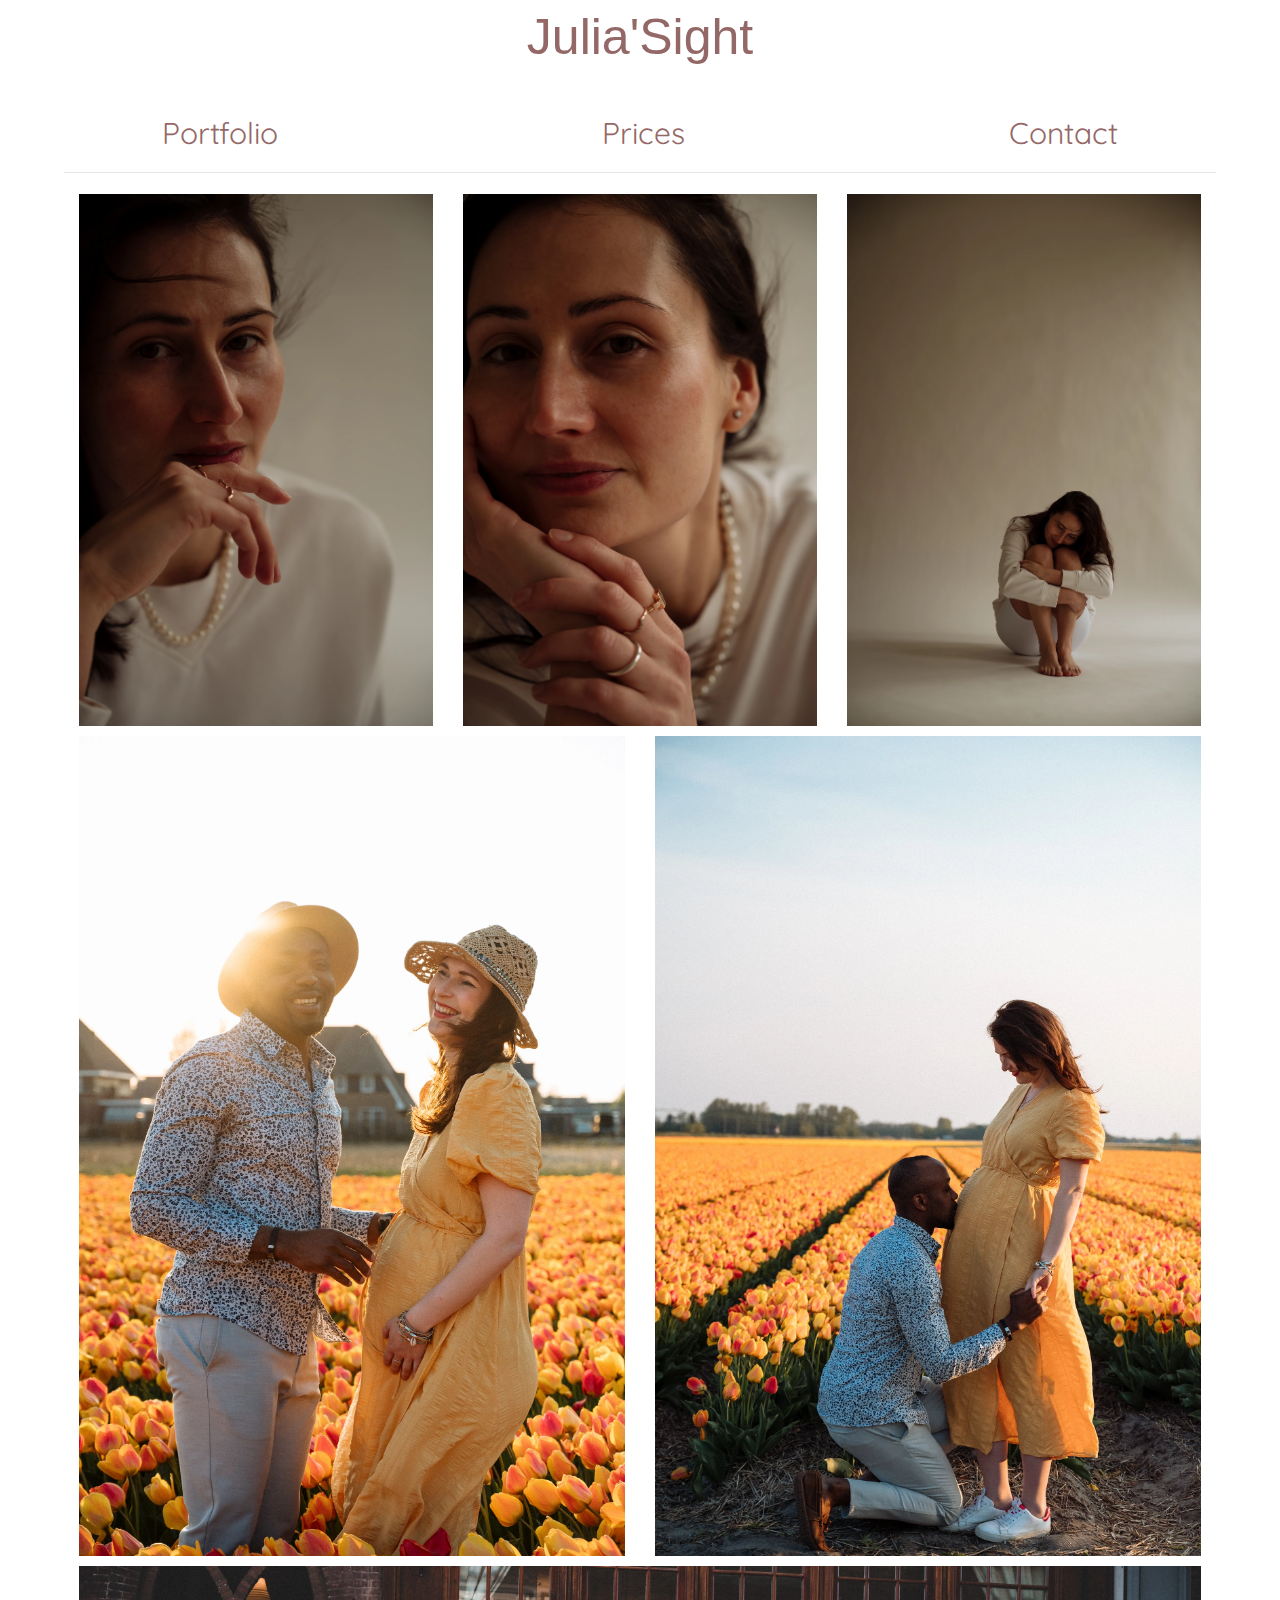
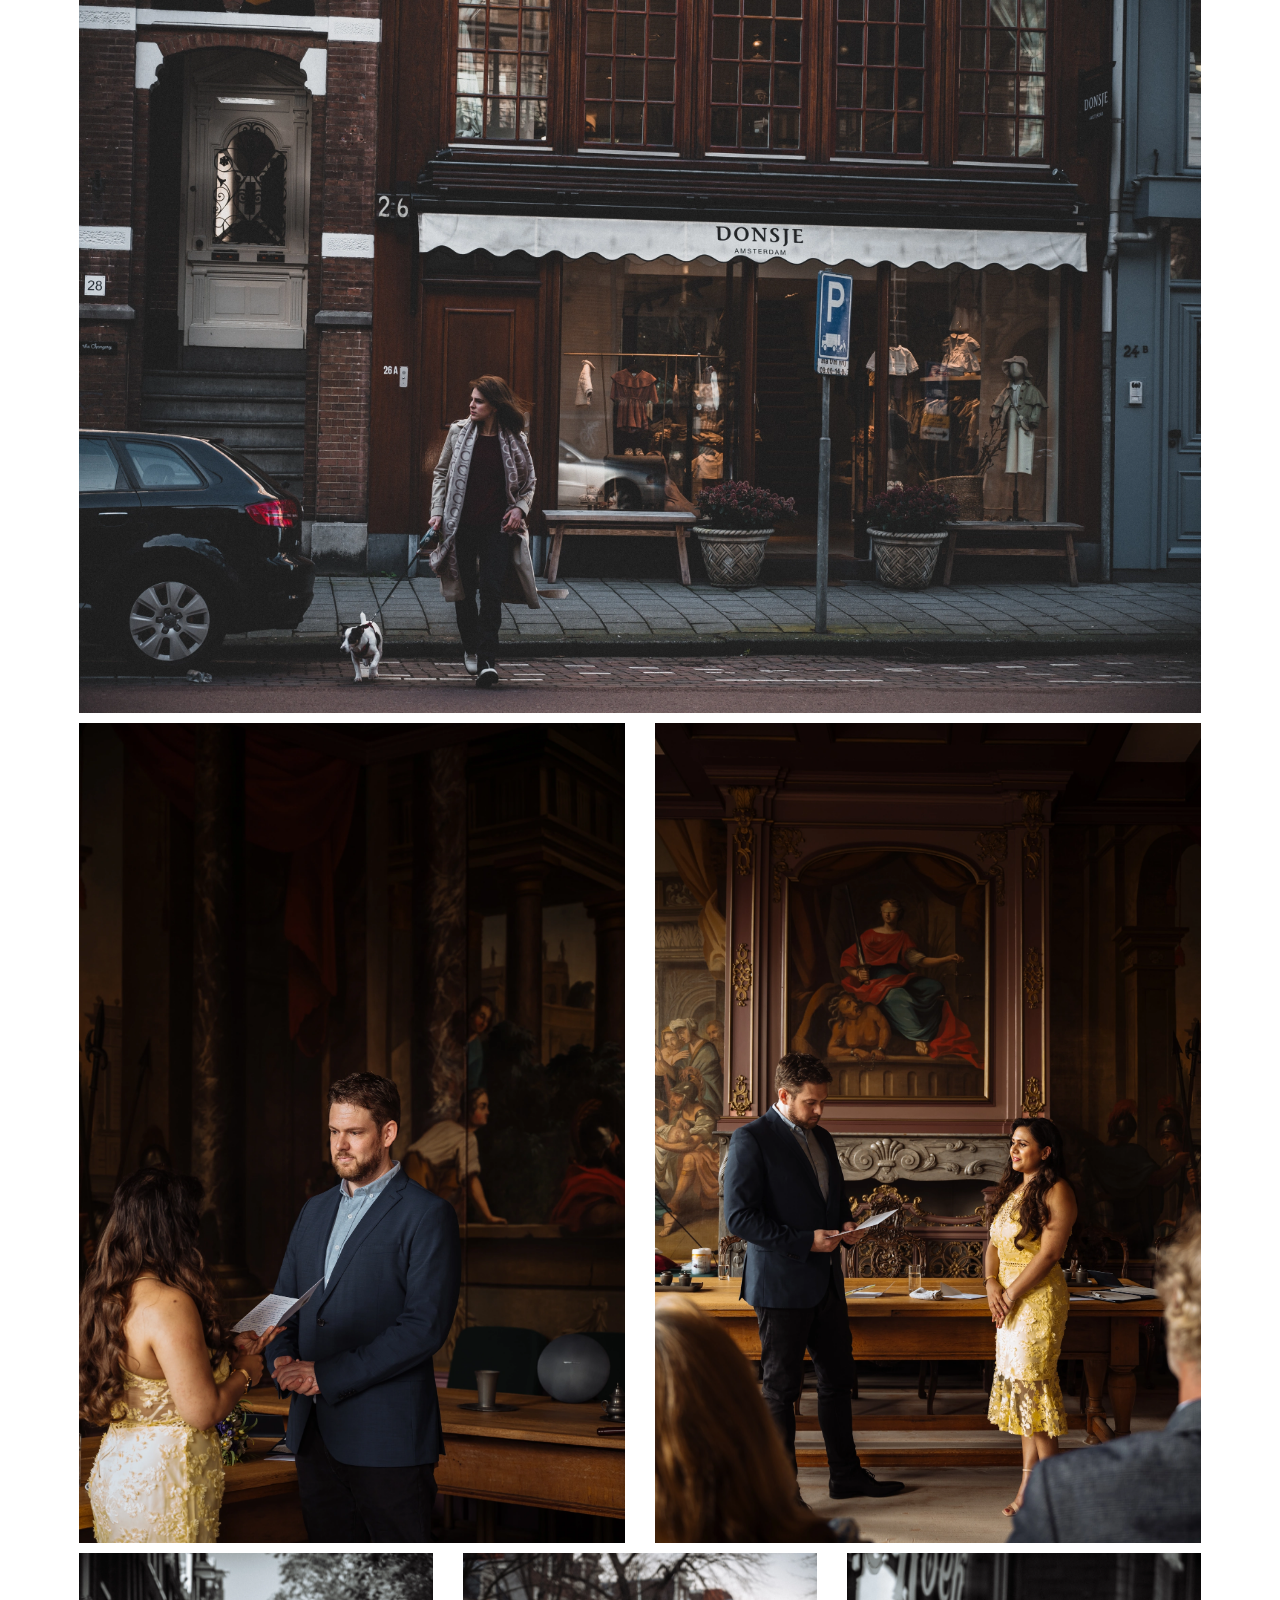
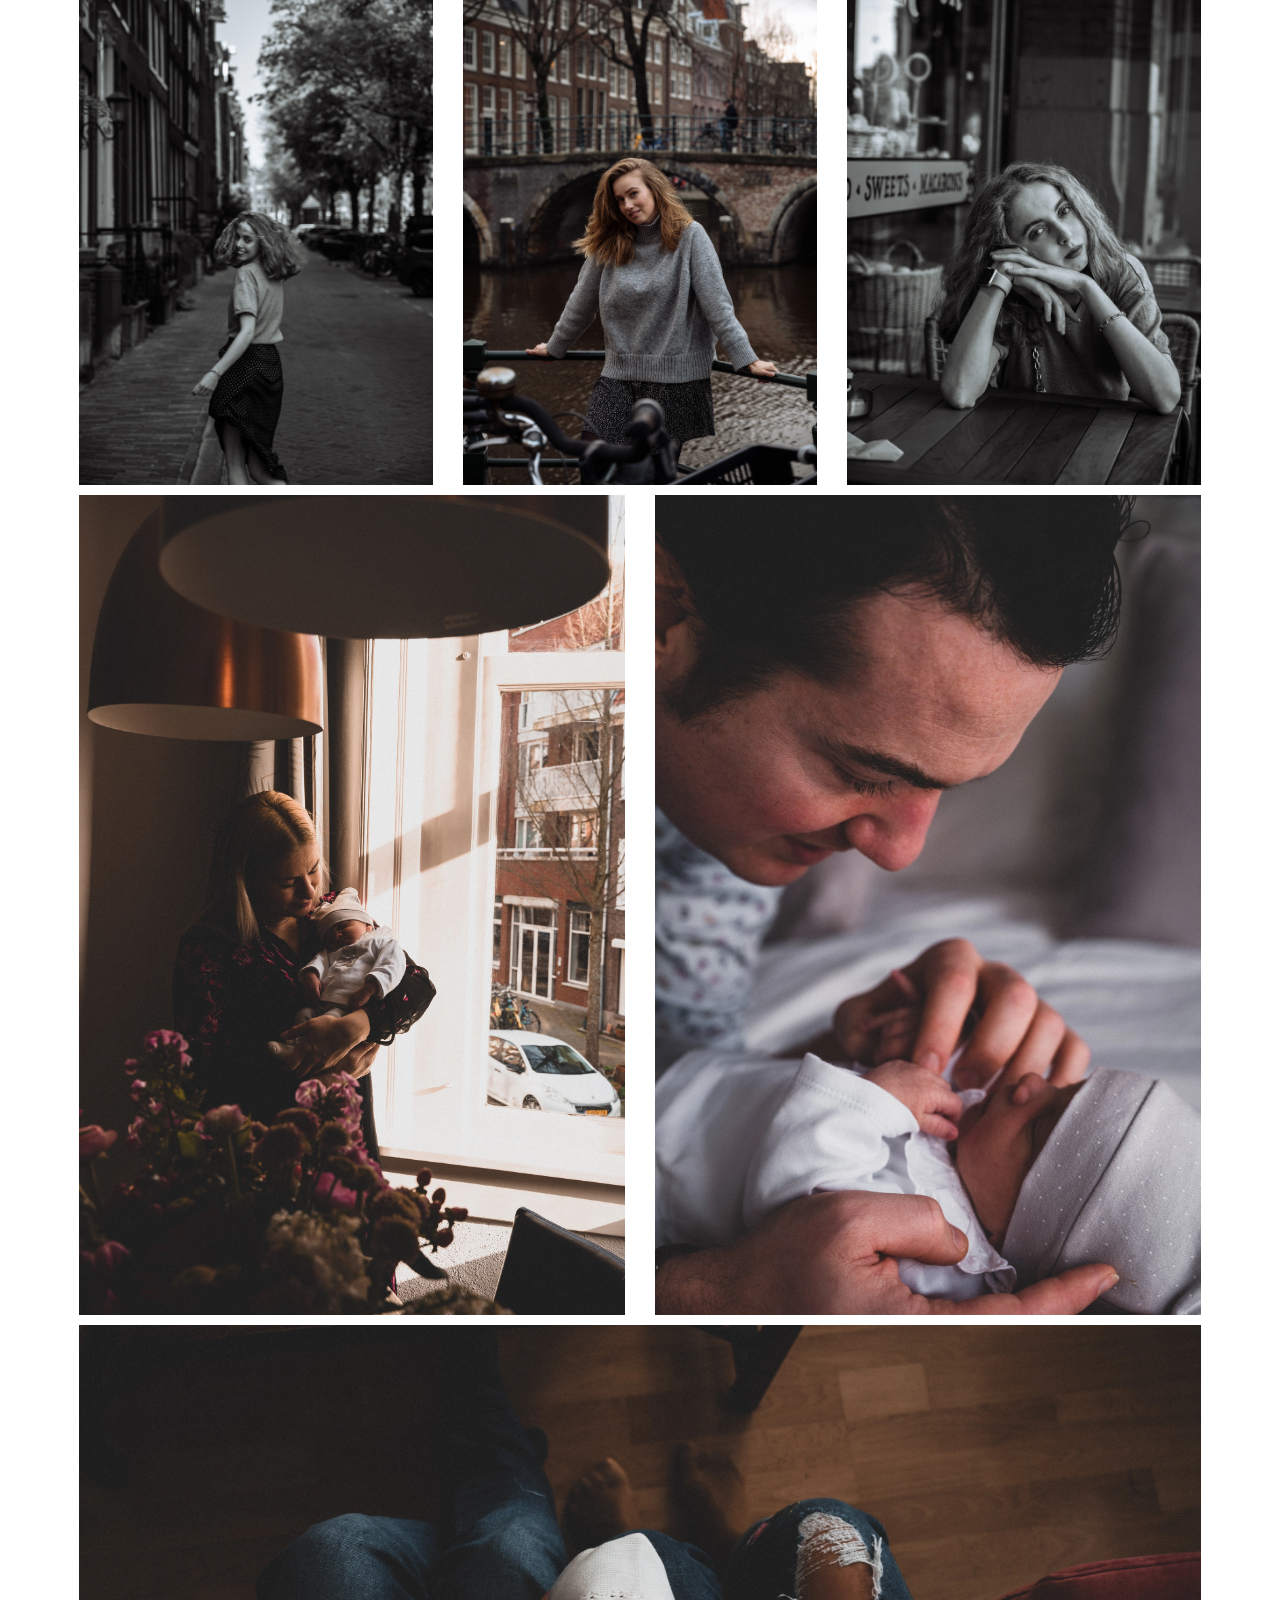
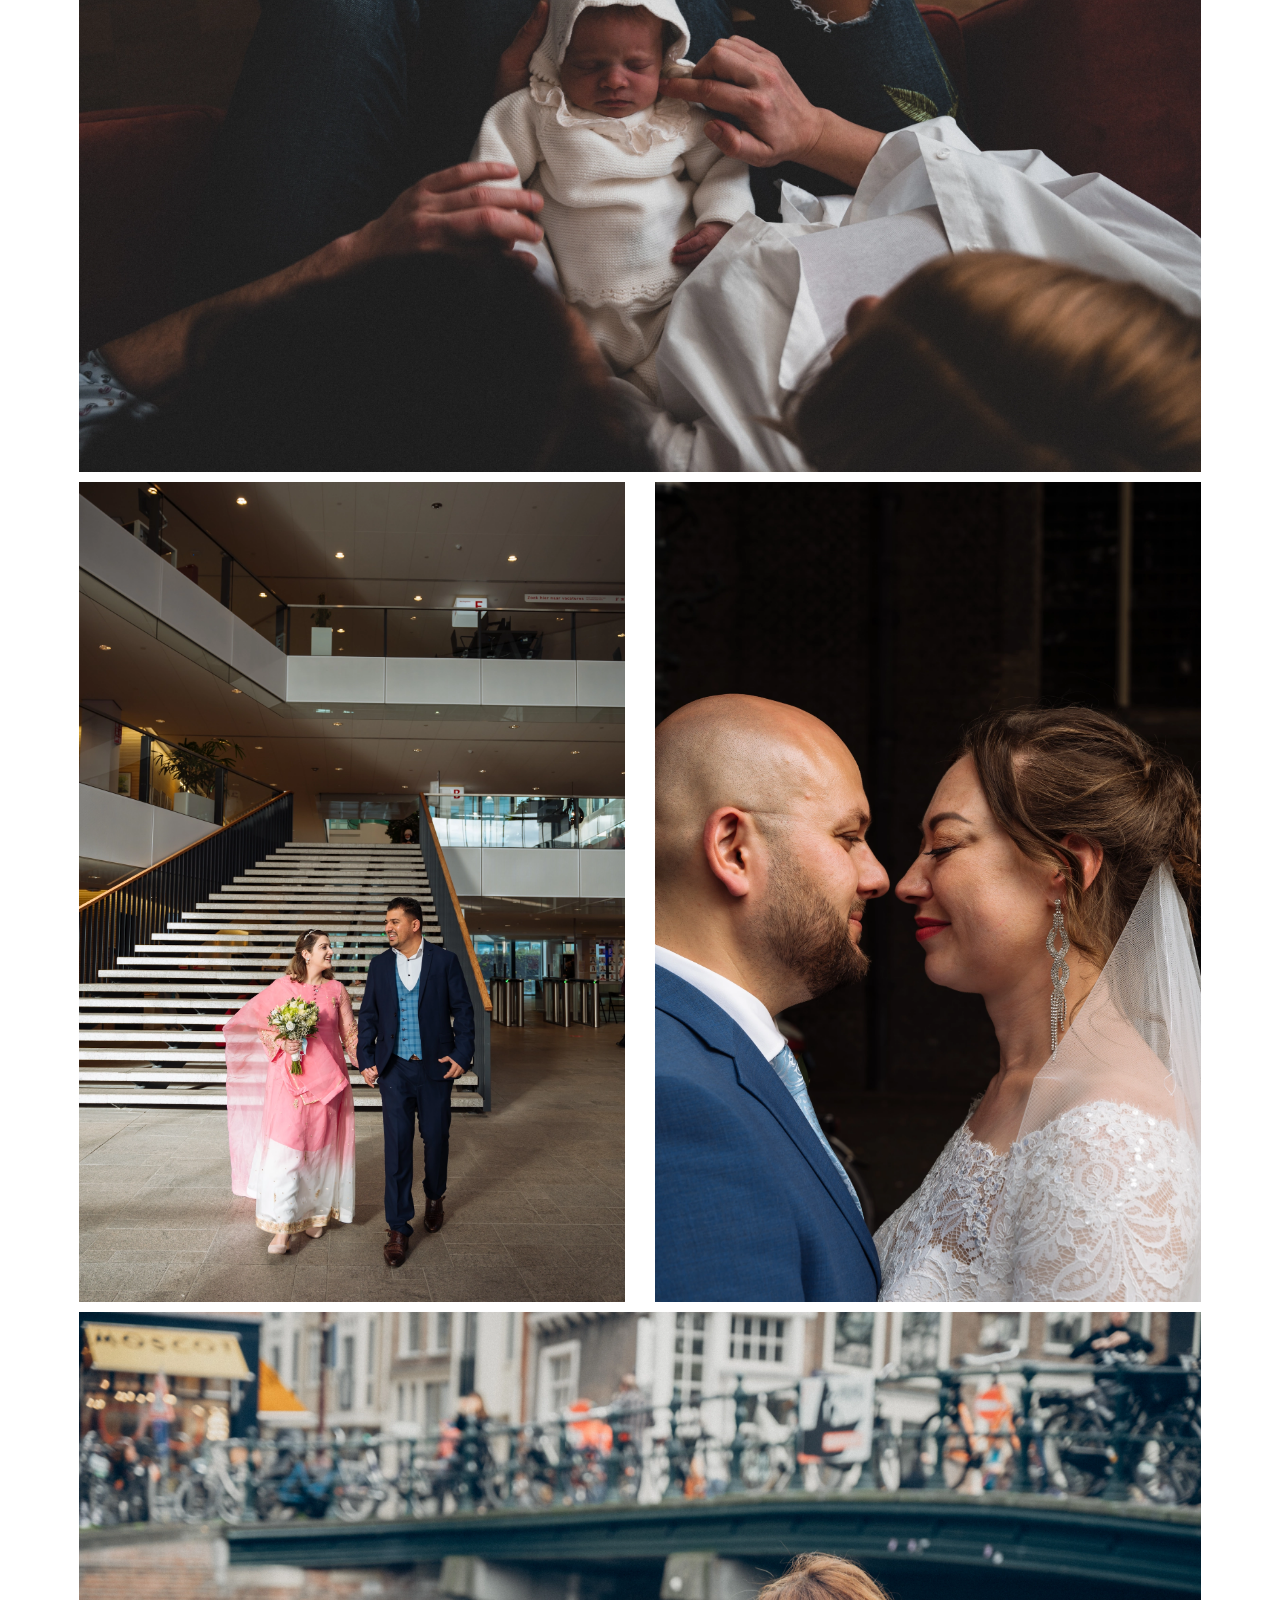
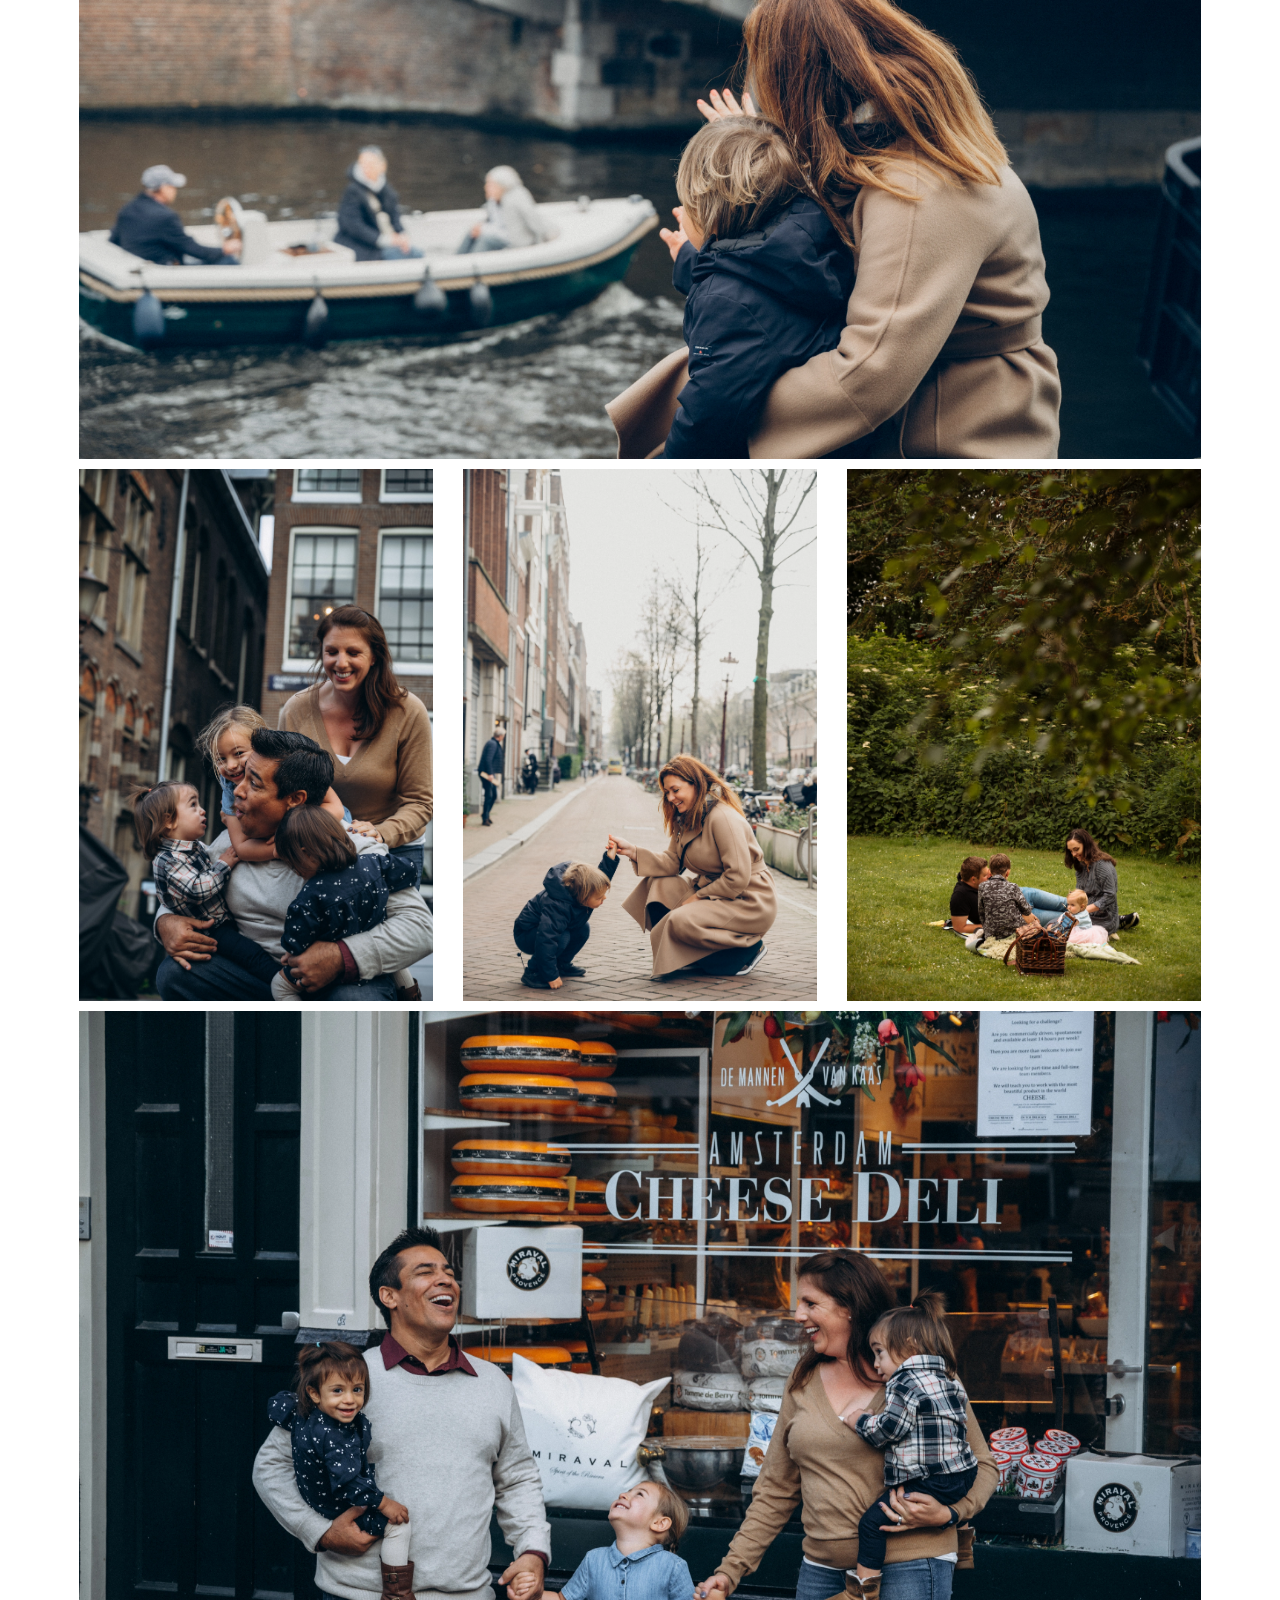
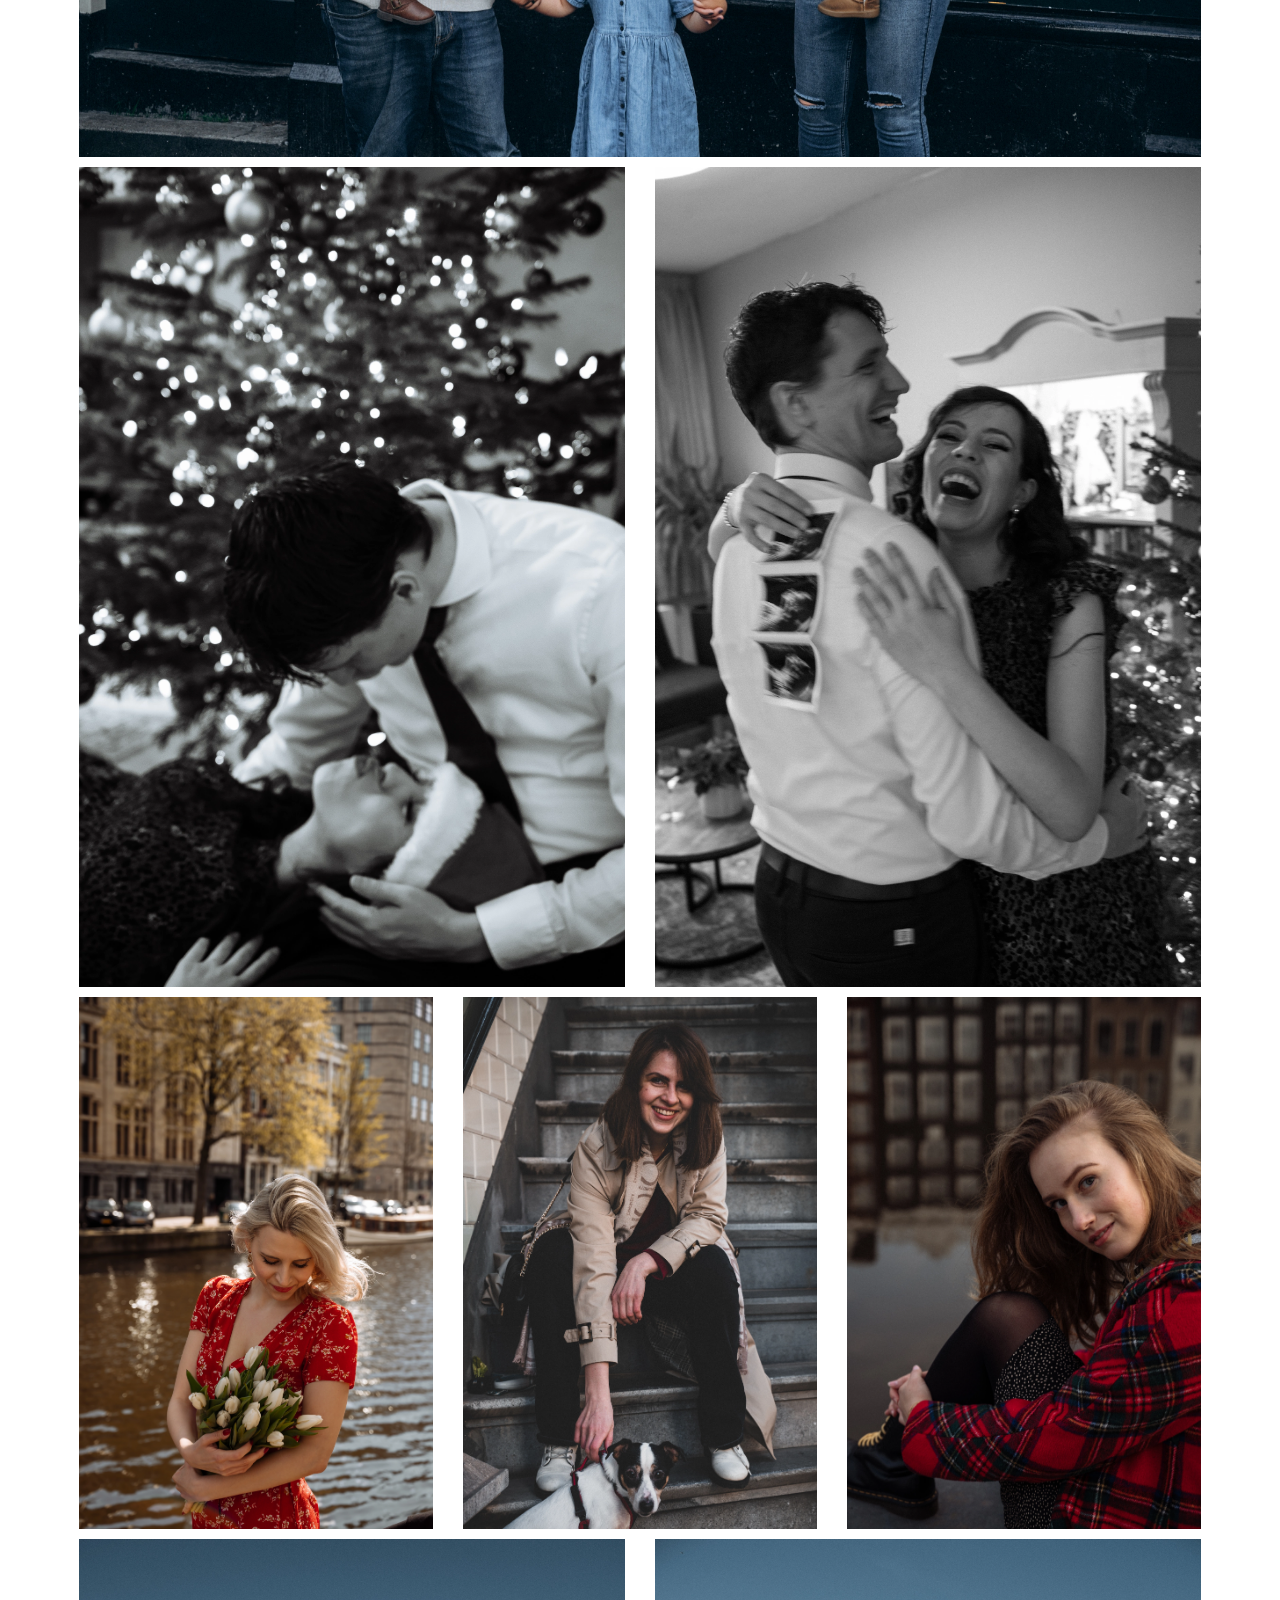
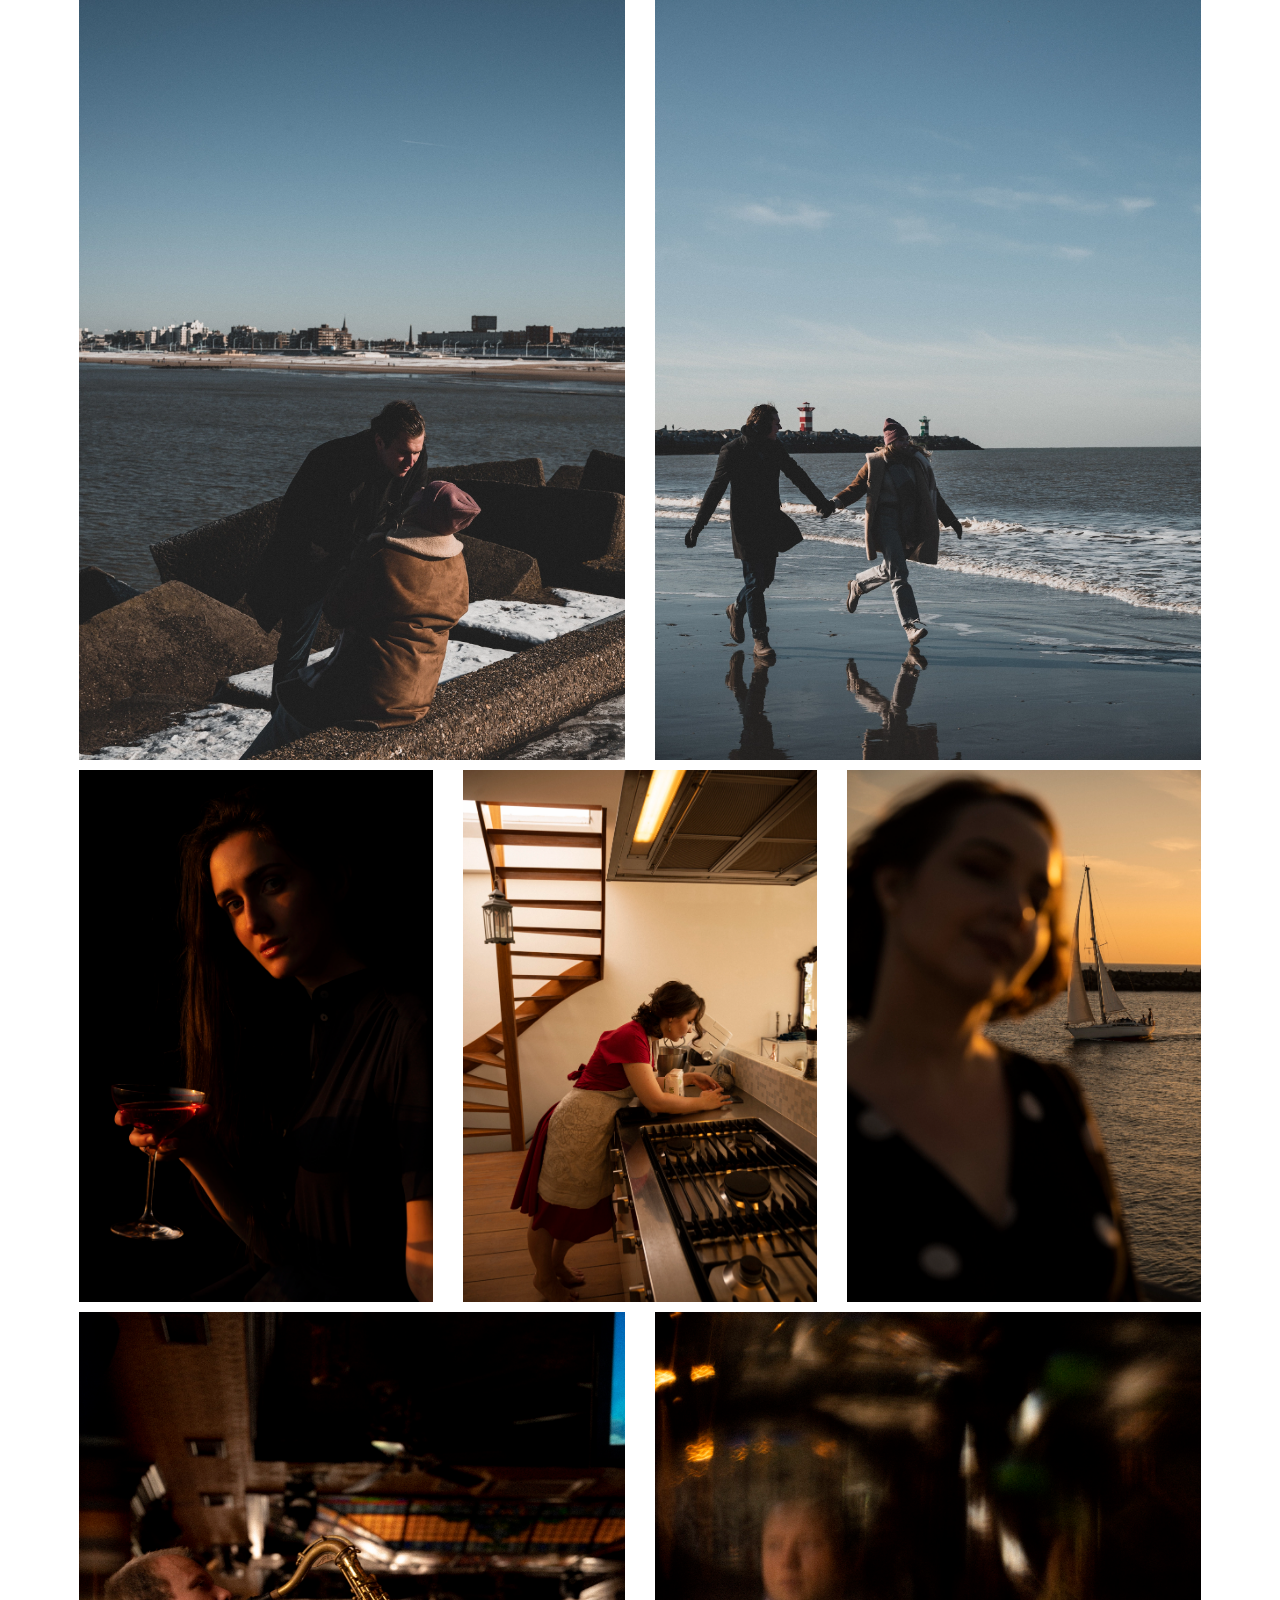
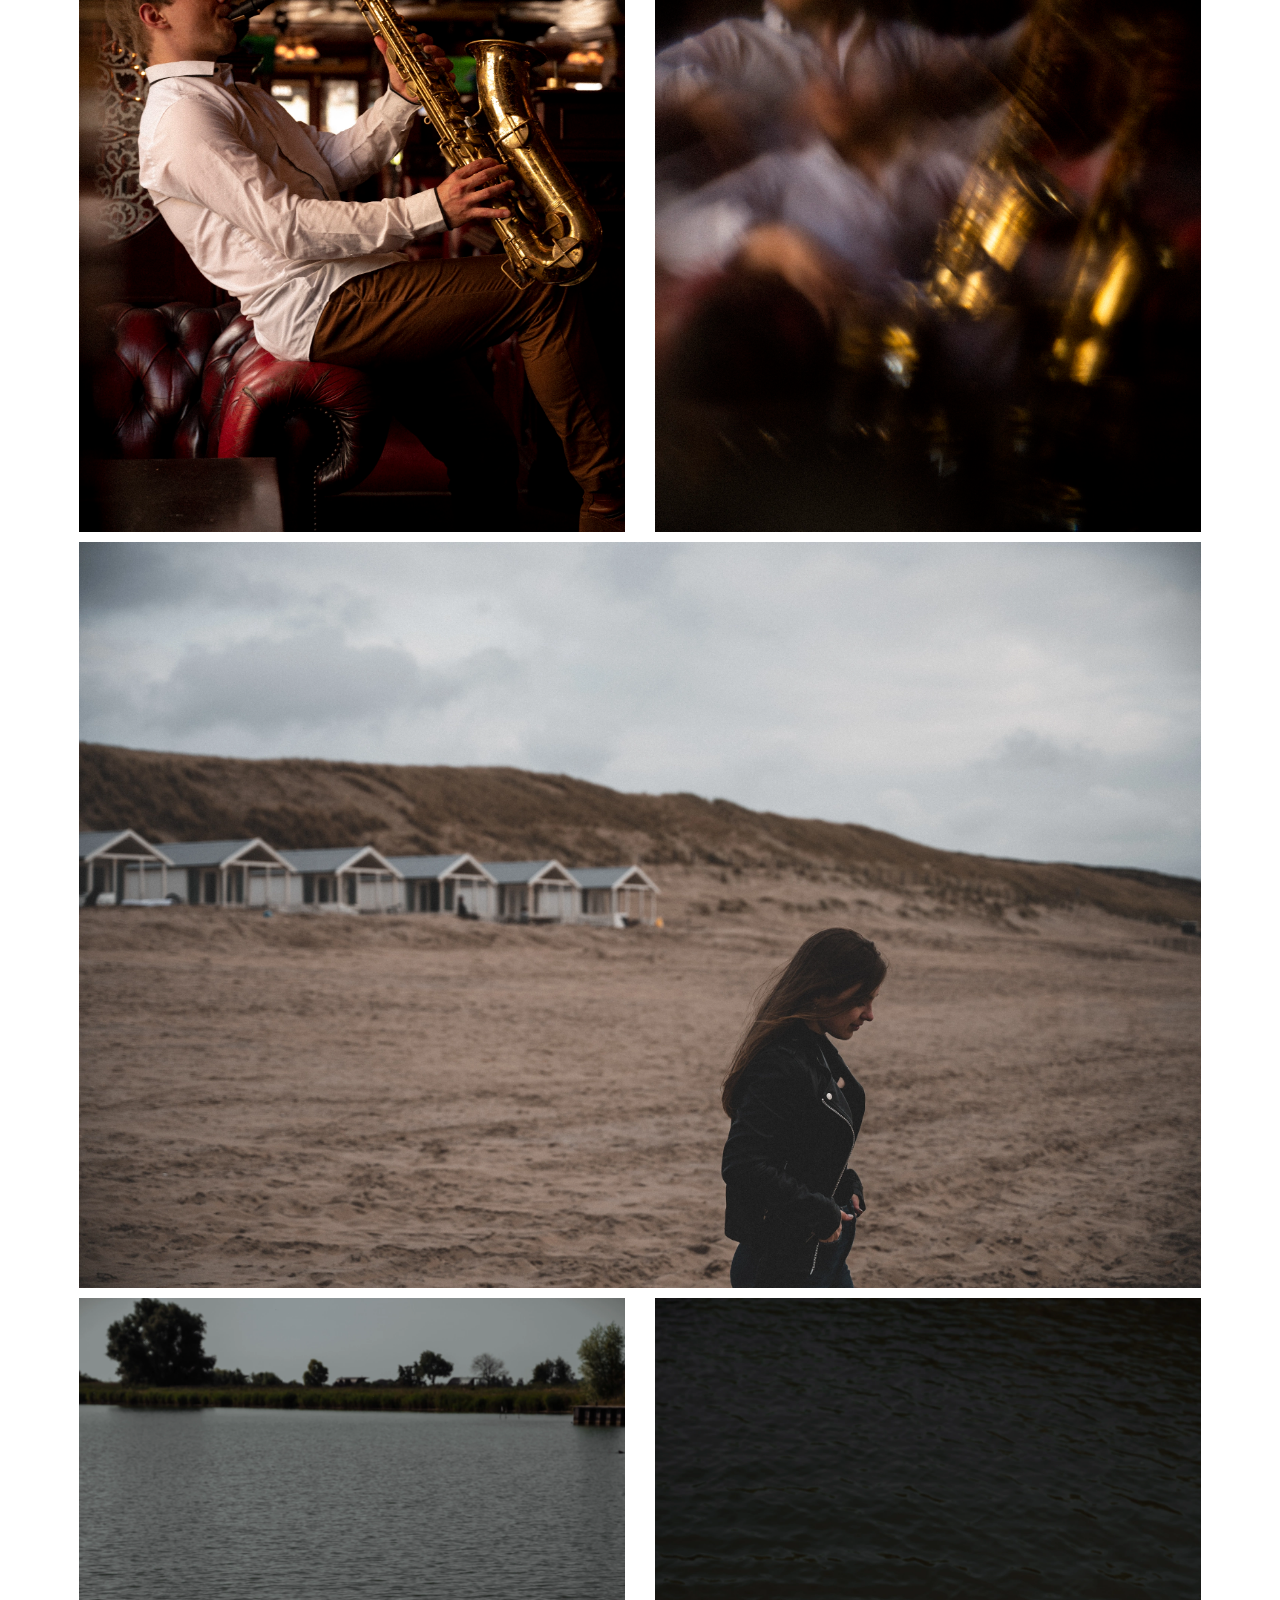
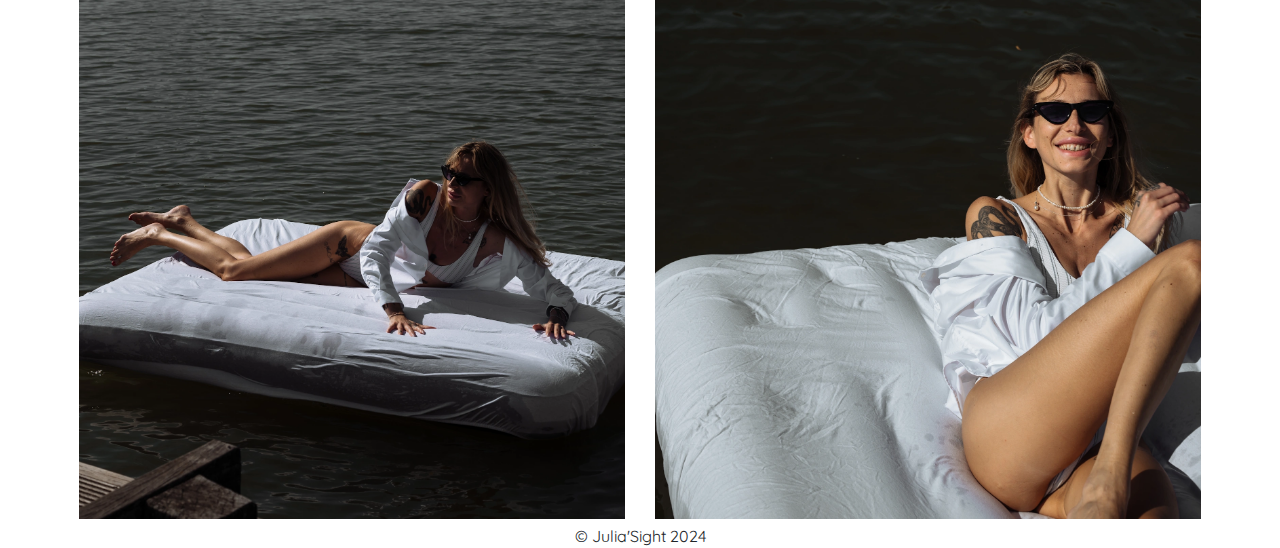
==== index.html @ 97a4f8d6 "Initial design of juliasight.com" ====
<!DOCTYPE html>
<html lang="en">

<head>
  <meta charset="UTF-8">
  <meta name="viewport" content="width=device-width, initial-scale=1.0">
  <meta http-equiv="X-UA-Compatible" content="ie=edge">
  <title>Julia'Sight</title>
  <link rel="preconnect" href="https://fonts.googleapis.com">
  <link rel="preconnect" href="https://fonts.gstatic.com" crossorigin>
  <link rel="stylesheet" href="./style.css">
  <link rel="icon" href="./favicon.ico" type="image/x-icon">
  <link rel="stylesheet" href="//fonts.creatorcdn.com/fonts.googleapis.com/css?family=Sacramento" type="text/css">
  <link href="https://fonts.googleapis.com/css2?family=Quicksand:wght@300&family=Tenor+Sans&display=swap"
    rel="stylesheet">
  <link rel="stylesheet" href="https://cdn.jsdelivr.net/npm/bootstrap@4.3.1/dist/css/bootstrap.min.css"
    integrity="sha384-ggOyR0iXCbMQv3Xipma34MD+dH/1fQ784/j6cY/iJTQUOhcWr7x9JvoRxT2MZw1T" crossorigin="anonymous">
</head>

<body>
  <header>
    <div class="header">
      <div class="center-children">
        <a class="font-xl header-color header-font" href="/" style="padding:0px 10px;" title="Julia'Sight">
          Julia'Sight
        </a>
      </div>
      <menu style="padding-top: 20px;">
        <li><a class="header-color menu-font" href="/">Portfolio</a></li>
        <li><a class="header-color menu-font" href="/prices.html">Prices</a></li>
        <li><a class="header-color menu-font" href="/contact.html">Contact</a></li>
      </menu>
      <hr />
    </div>
  </header>
  <main>
    <div class="container-fluid">
      <div class="row">
        <div class="col-sm">
          <img src="assets/311.webp" />
        </div>
        <div class="col-sm">
          <img src="assets/312.webp" />
        </div>
        <div class="col-sm">
          <img src="assets/313.webp" />
        </div>
      </div>
      <div class="row">
        <div class="col-sm">
          <img src="assets/211.webp" />
        </div>
        <div class="col-sm">
          <img src="assets/212.webp" />
        </div>
      </div>
      <div class="row">
        <div class="col-sm">
          <img src="assets/111.webp" />
        </div>
      </div>
      <div class="row">
        <div class="col-sm">
          <img src="assets/221.webp" />
        </div>
        <div class="col-sm">
          <img src="assets/222.webp" />
        </div>
      </div>
      <div class="row">
        <div class="col-sm">
          <img src="assets/321.webp" />
        </div>
        <div class="col-sm">
          <img src="assets/322.webp" />
        </div>
        <div class="col-sm">
          <img src="assets/323.webp" />
        </div>
      </div>
      <div class="row">
        <div class="col-sm">
          <img src="assets/332.webp" />
        </div>
        <div class="col-sm">
          <img src="assets/333.webp" />
        </div>
      </div>
      <div class="row">
        <div class="col-sm">
          <img src="assets/131.webp" />
        </div>
      </div>
      <div class="row">
        <div class="col-sm">
          <img src="assets/271.webp" />
        </div>
        <div class="col-sm">
          <img src="assets/272.webp" />
        </div>
      </div>
      <div class="row">
        <div class="col-sm">
          <img src="assets/151.webp" />
        </div>
      </div>
      <div class="row">
        <div class="col-sm">
          <img src="assets/331.webp" />
        </div>
        <div class="col-sm">
          <img src="assets/364.webp" />
        </div>
        <div class="col-sm">
          <img src="assets/363.webp" />
        </div>
      </div>
      <div class="row">
        <div class="col-sm">
          <img src="assets/141.webp" />
        </div>
      </div>
      <div class="row">
        <div class="col-sm">
          <img src="assets/231.webp" />
        </div>
        <div class="col-sm">
          <img src="assets/232.webp" />
        </div>
      </div>
      <div class="row">
        <div class="col-sm">
          <img src="assets/341.webp" />
        </div>
        <div class="col-sm">
          <img src="assets/342.webp" />
        </div>
        <div class="col-sm">
          <img src="assets/343.webp" />
        </div>
      </div>
      <div class="row">
        <div class="col-sm">
          <img src="assets/241.webp" />
        </div>
        <div class="col-sm">
          <img src="assets/242.webp" />
        </div>
      </div>
      <div class="row">
        <div class="col-sm">
          <img src="assets/351.webp" />
        </div>
        <div class="col-sm">
          <img src="assets/352.webp" />
        </div>
        <div class="col-sm">
          <img src="assets/353.webp" />
        </div>
      </div>
      <div class="row">
        <div class="col-sm">
          <img src="assets/251.webp" />
        </div>
        <div class="col-sm">
          <img src="assets/252.webp" />
        </div>
      </div>
      <div class="row">
        <div class="col-sm">
          <img src="assets/121.webp" />
        </div>
      </div>
      <div class="row">
        <div class="col-sm">
          <img src="assets/261.webp" />
        </div>
        <div class="col-sm">
          <img src="assets/262.webp" />
        </div>
      </div>
    </div>
  </main>
  <footer>
    <div class="center-children">
      <a class="header-color menu-font">
        © Julia'Sight 2024
      </a>
    </div>
  </footer>
  <script src="index.js"></script>
</body>

</html>
---- style.css ----
/* Layout */

body{
    min-height: 100vh;
    display: flex;
    flex-direction: column;
}

footer{
    margin-top: auto;
}

main{
    margin: auto 0;
}

div.center-children{
    display: flex;
    justify-content: space-around;
}

div.text-center{
    text-align: center;
}

@media (min-width: 576px){
    div.container-fluid{
    width: 90% !important; 
    }
}

img{
    width: 100%;
    padding-top: 5px;
    padding-bottom: 5px;
}

.padding-top{
    padding-top: 20px;
}

hr{
    width: 90%;
    color: #936867;
}
/* Text */

.font-xl{
    font-size: 50px;
}
.font-l{
    font-size: 40px;
}
.font-m{
    font-size: 30px;
}
.font-sm{
    font-size: 25px;
}
.font-s{
    font-size: 20px;
}
.font-xs{
    font-size: 15px;
}
a.header-font{
    font-family: 'Sacramento', sans-serif; 
    font-weight: 400;
    font-style: normal;
    letter-spacing: 0px;
    text-transform: none;
    text-shadow: rgba(0, 0, 0, 0) 0px 0px 0px;
}

a.menu-font, p.menu-font {
    font-family: 'Quicksand', sans-serif;
    font-weight: normal;
    font-style: normal;
}

a.header-color, p.header-color{
    color: #936867;
}
a.header-color:hover{
    color: #936867;
}


menu,
ul {
 list-style: none;
 padding: 0;
 display: flex;
 justify-content: space-around;
 width: 100%;
}

menu > li, ul > li  {
  display: inline-block;
  font-size: 30px;
}
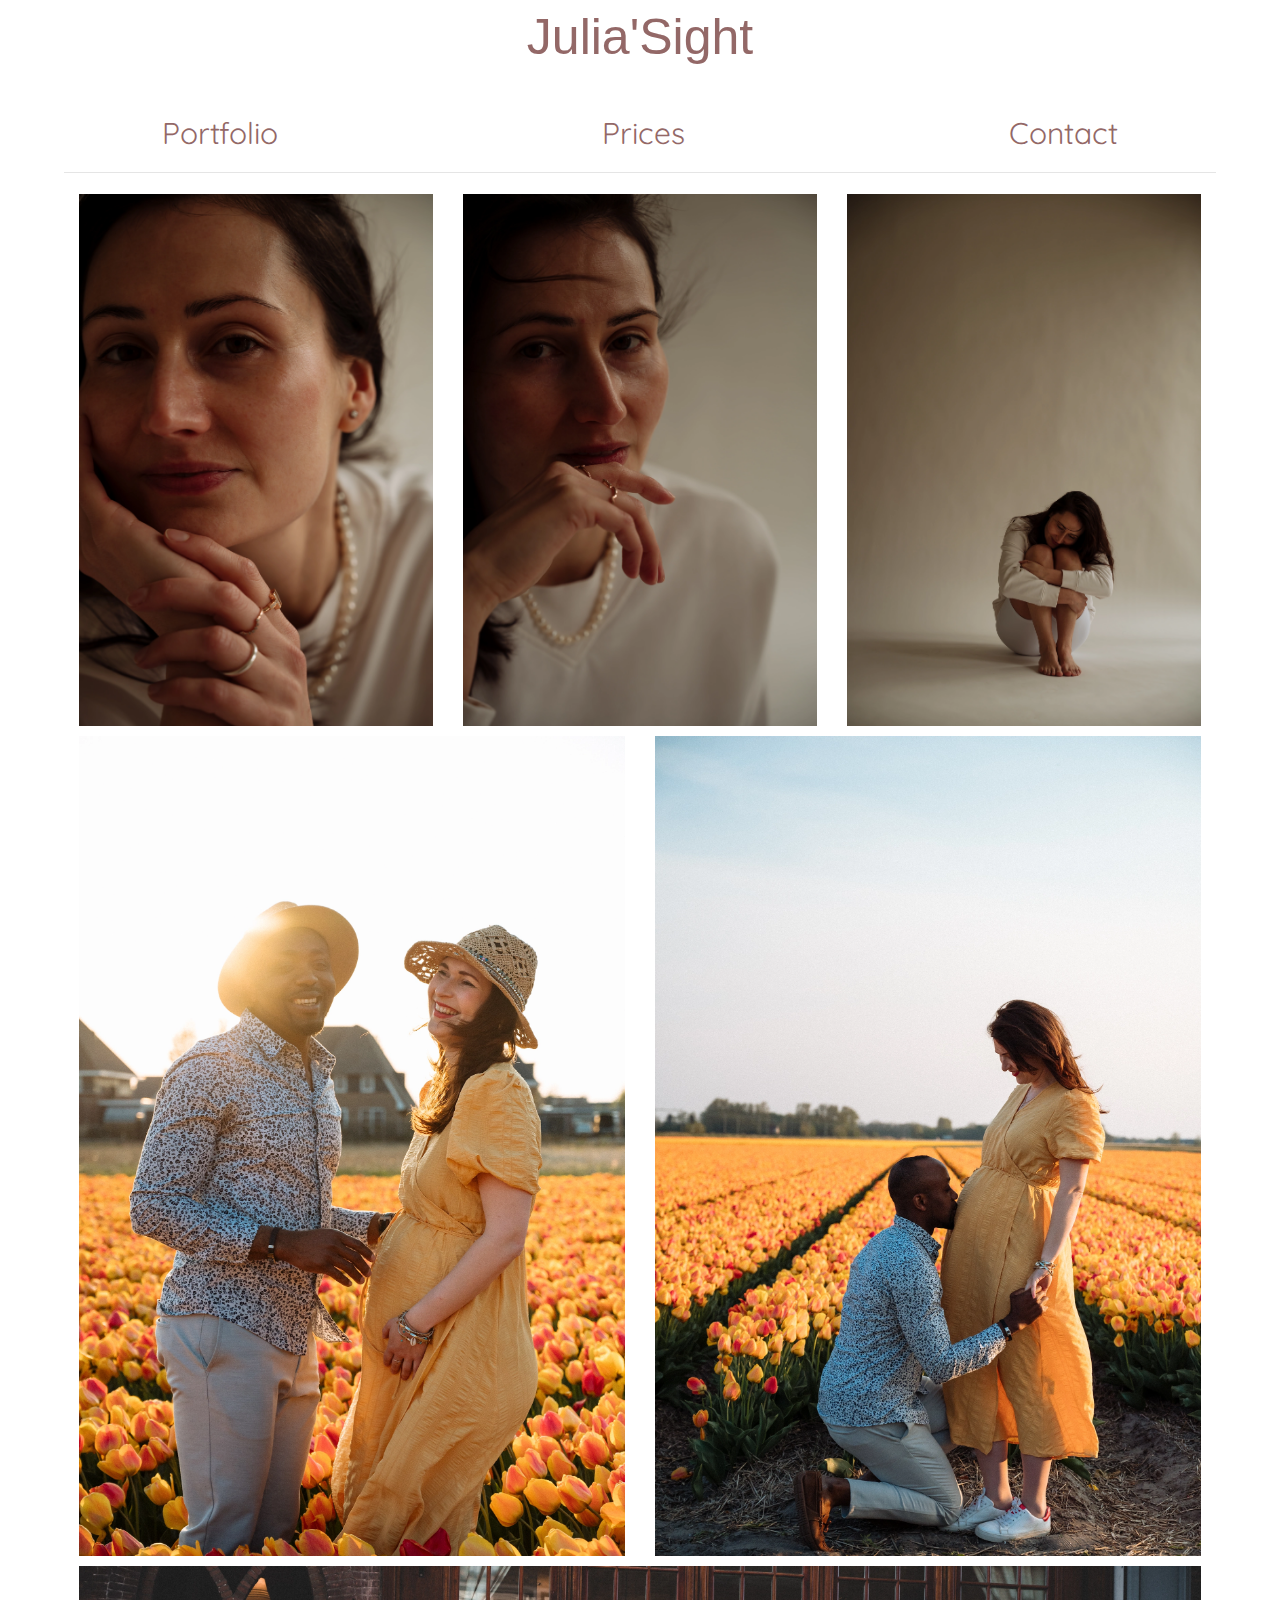
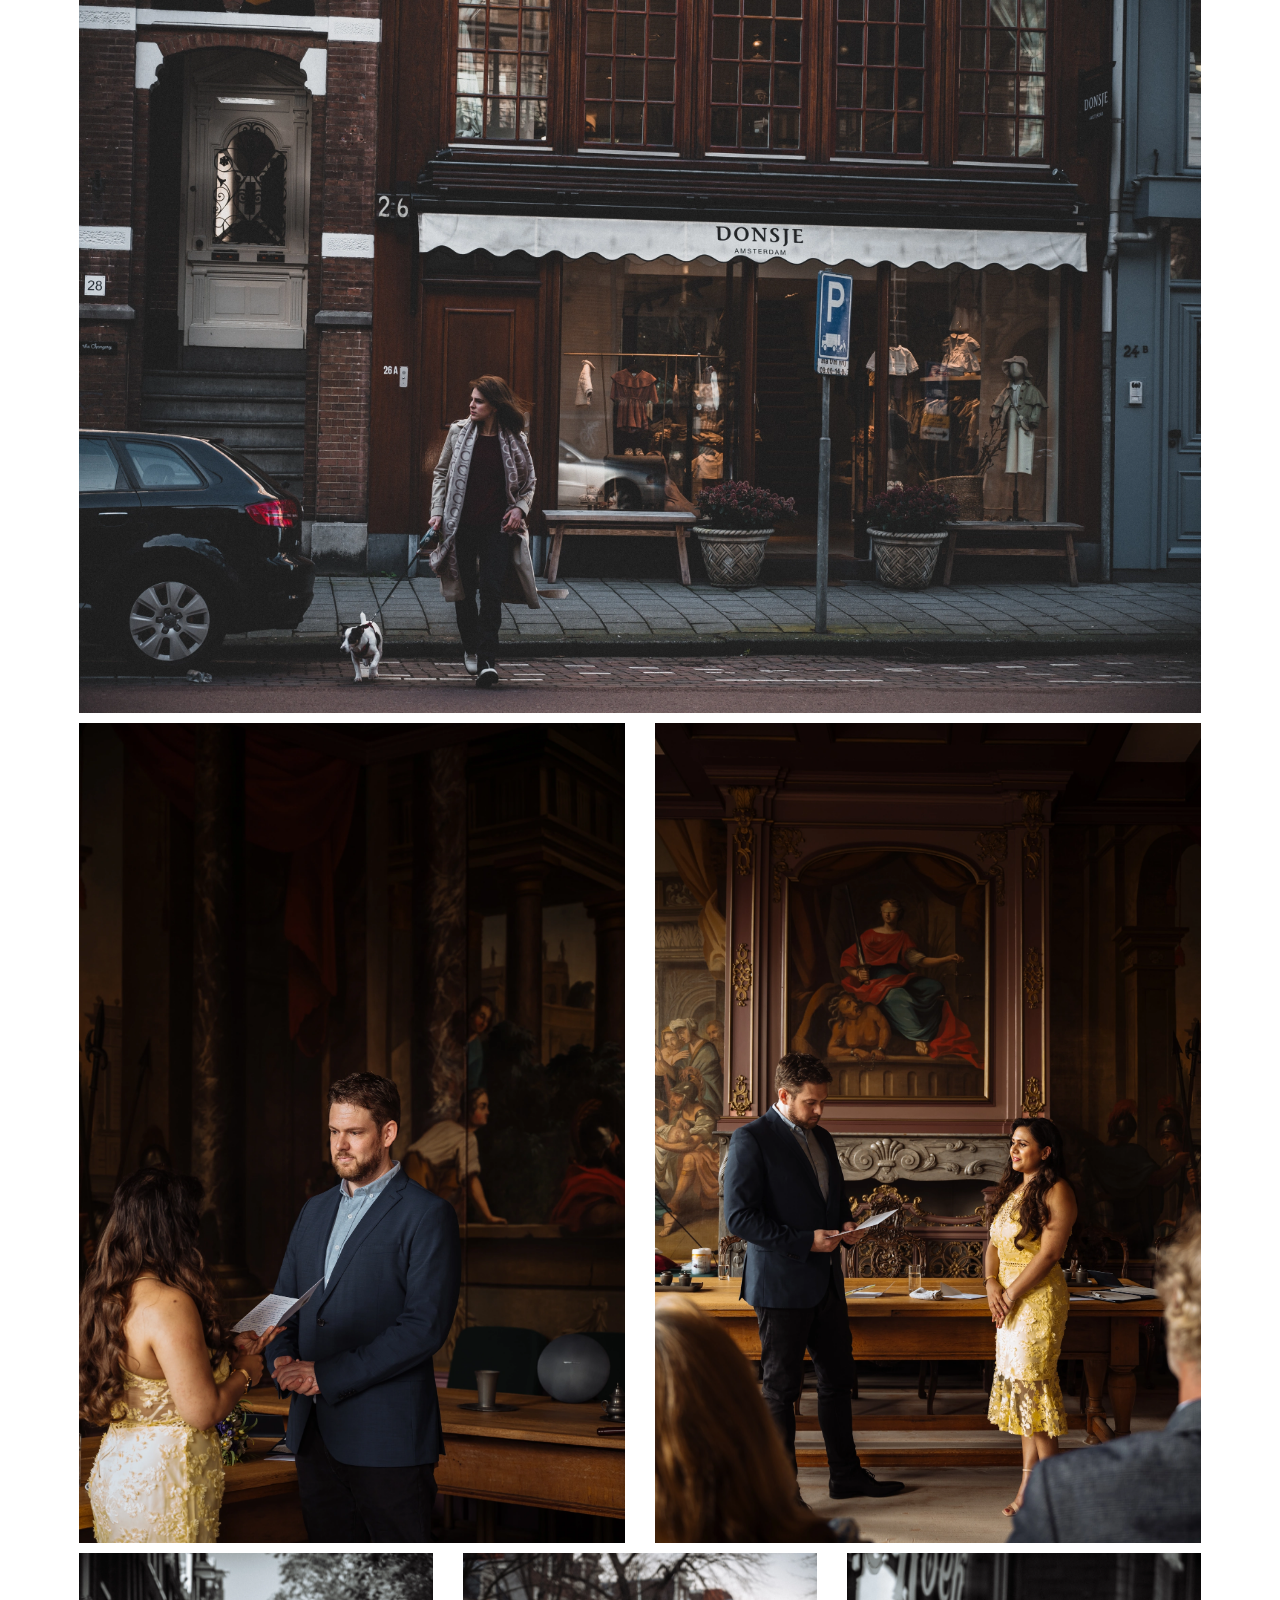
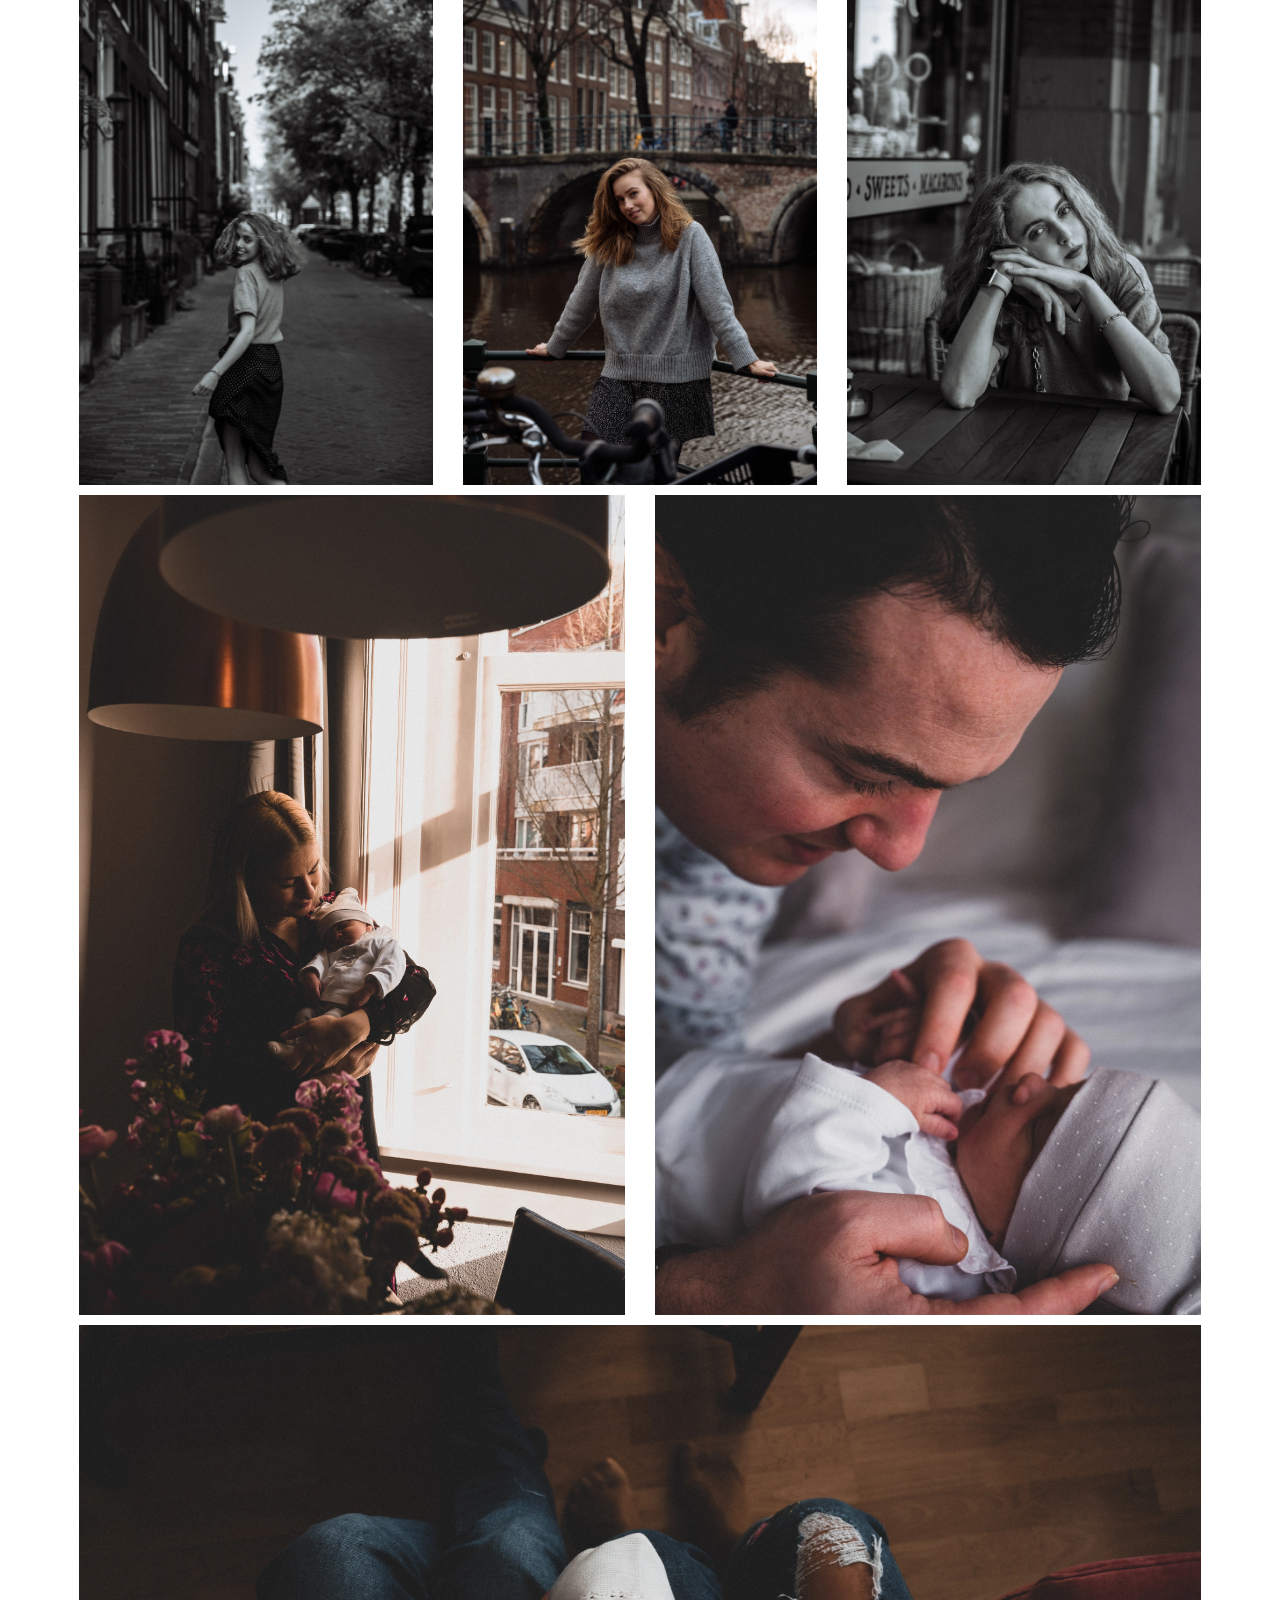
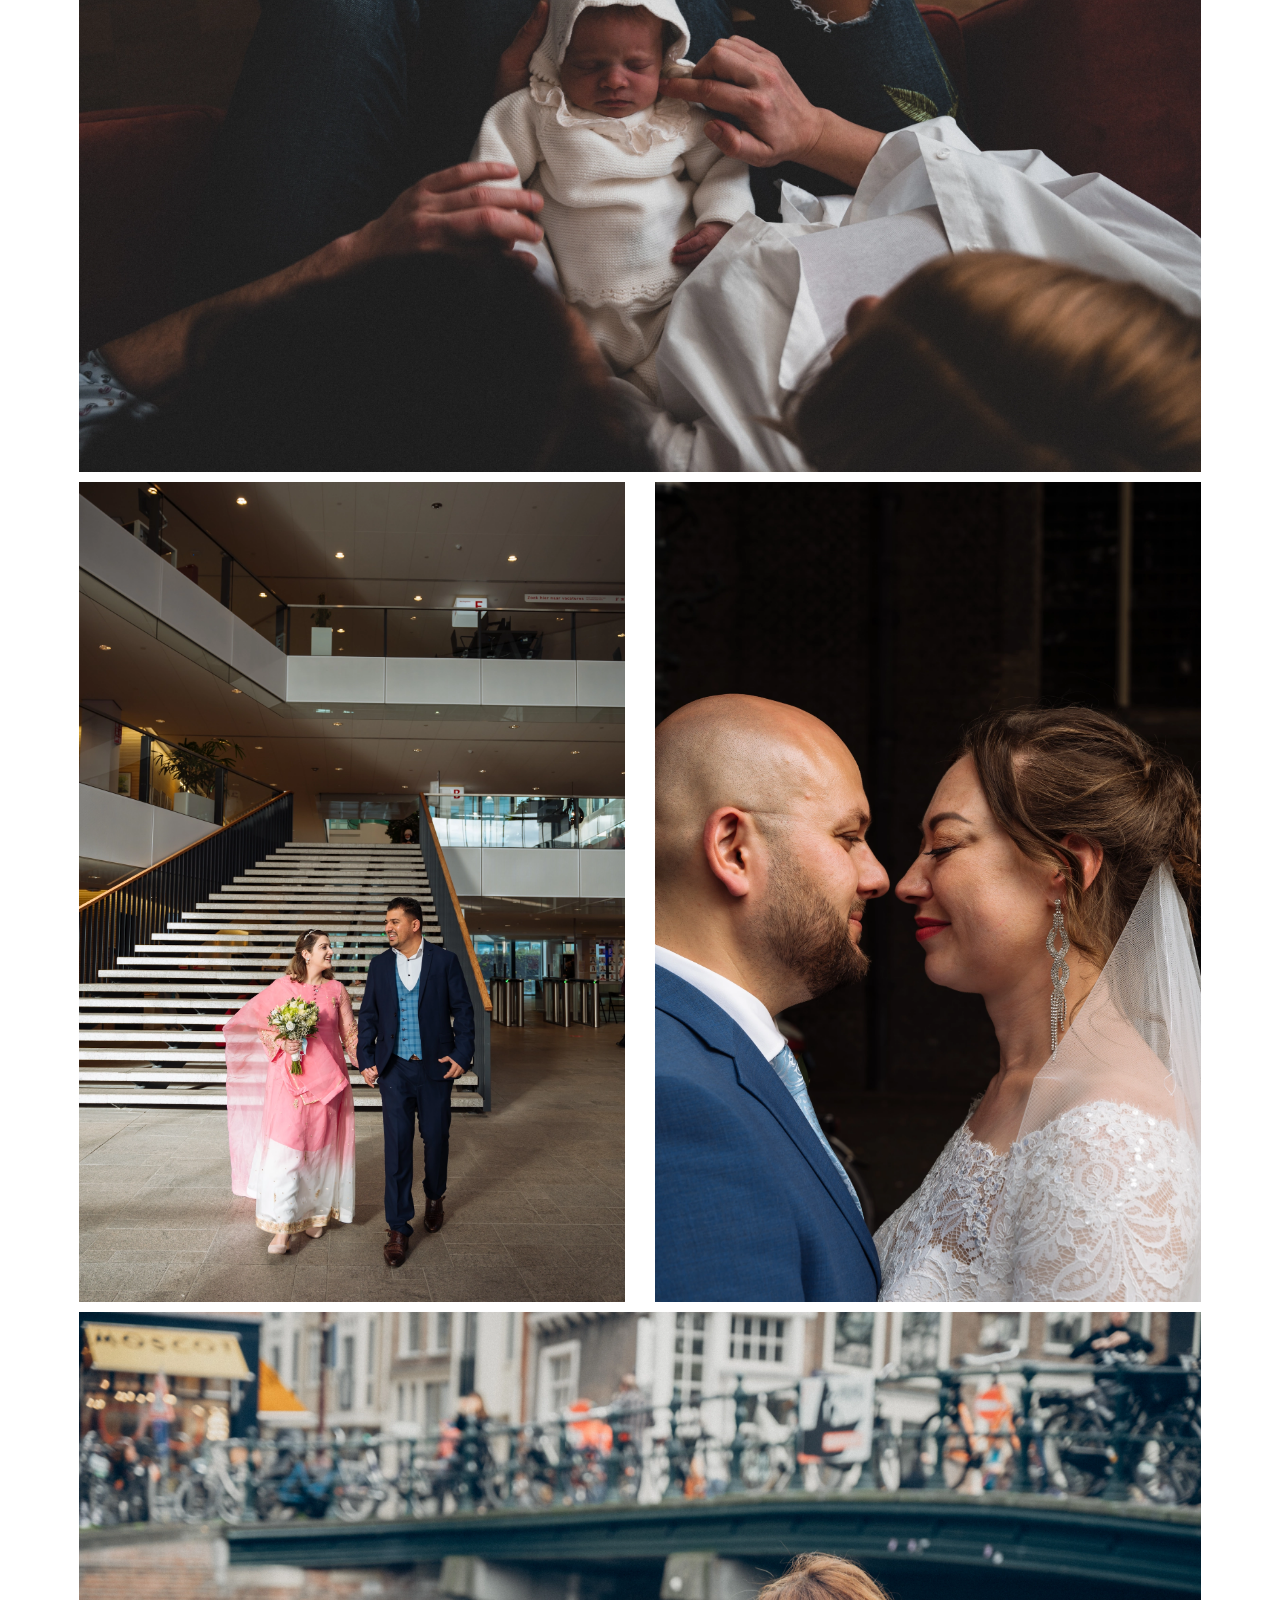
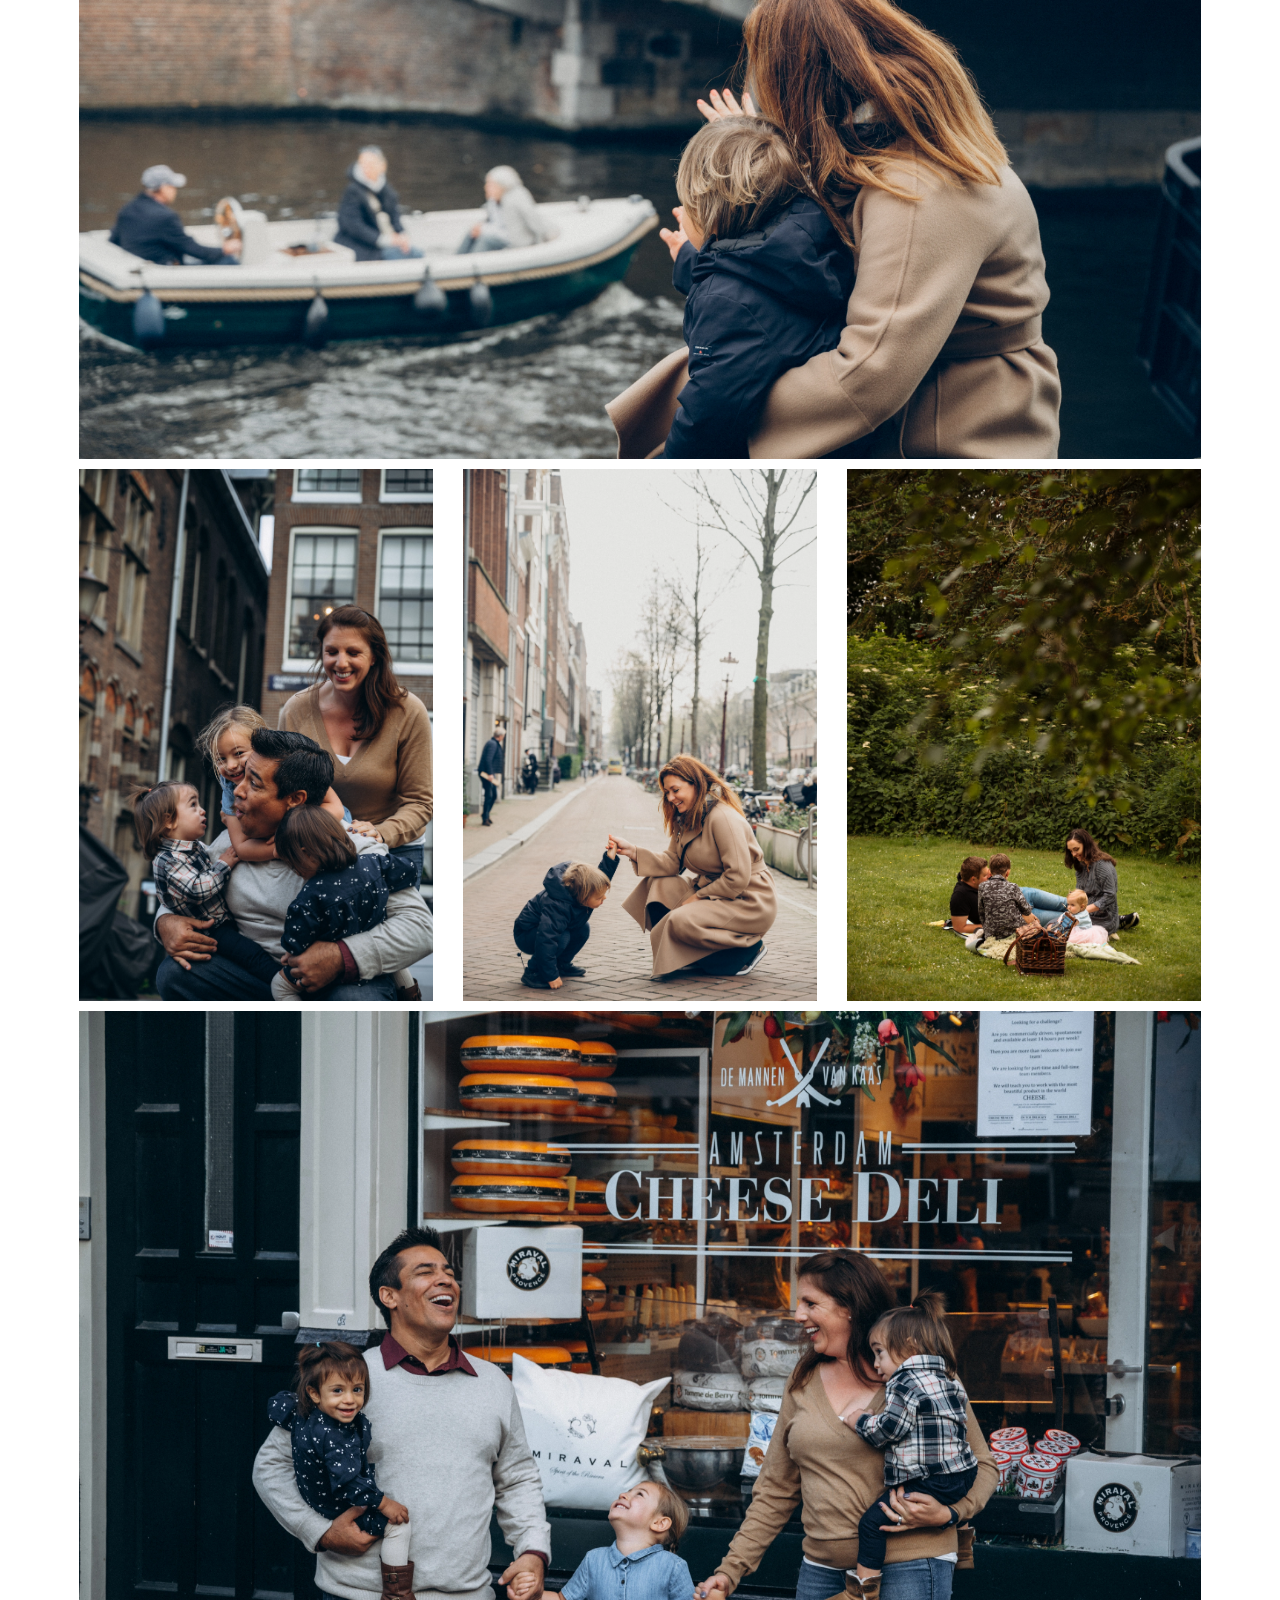
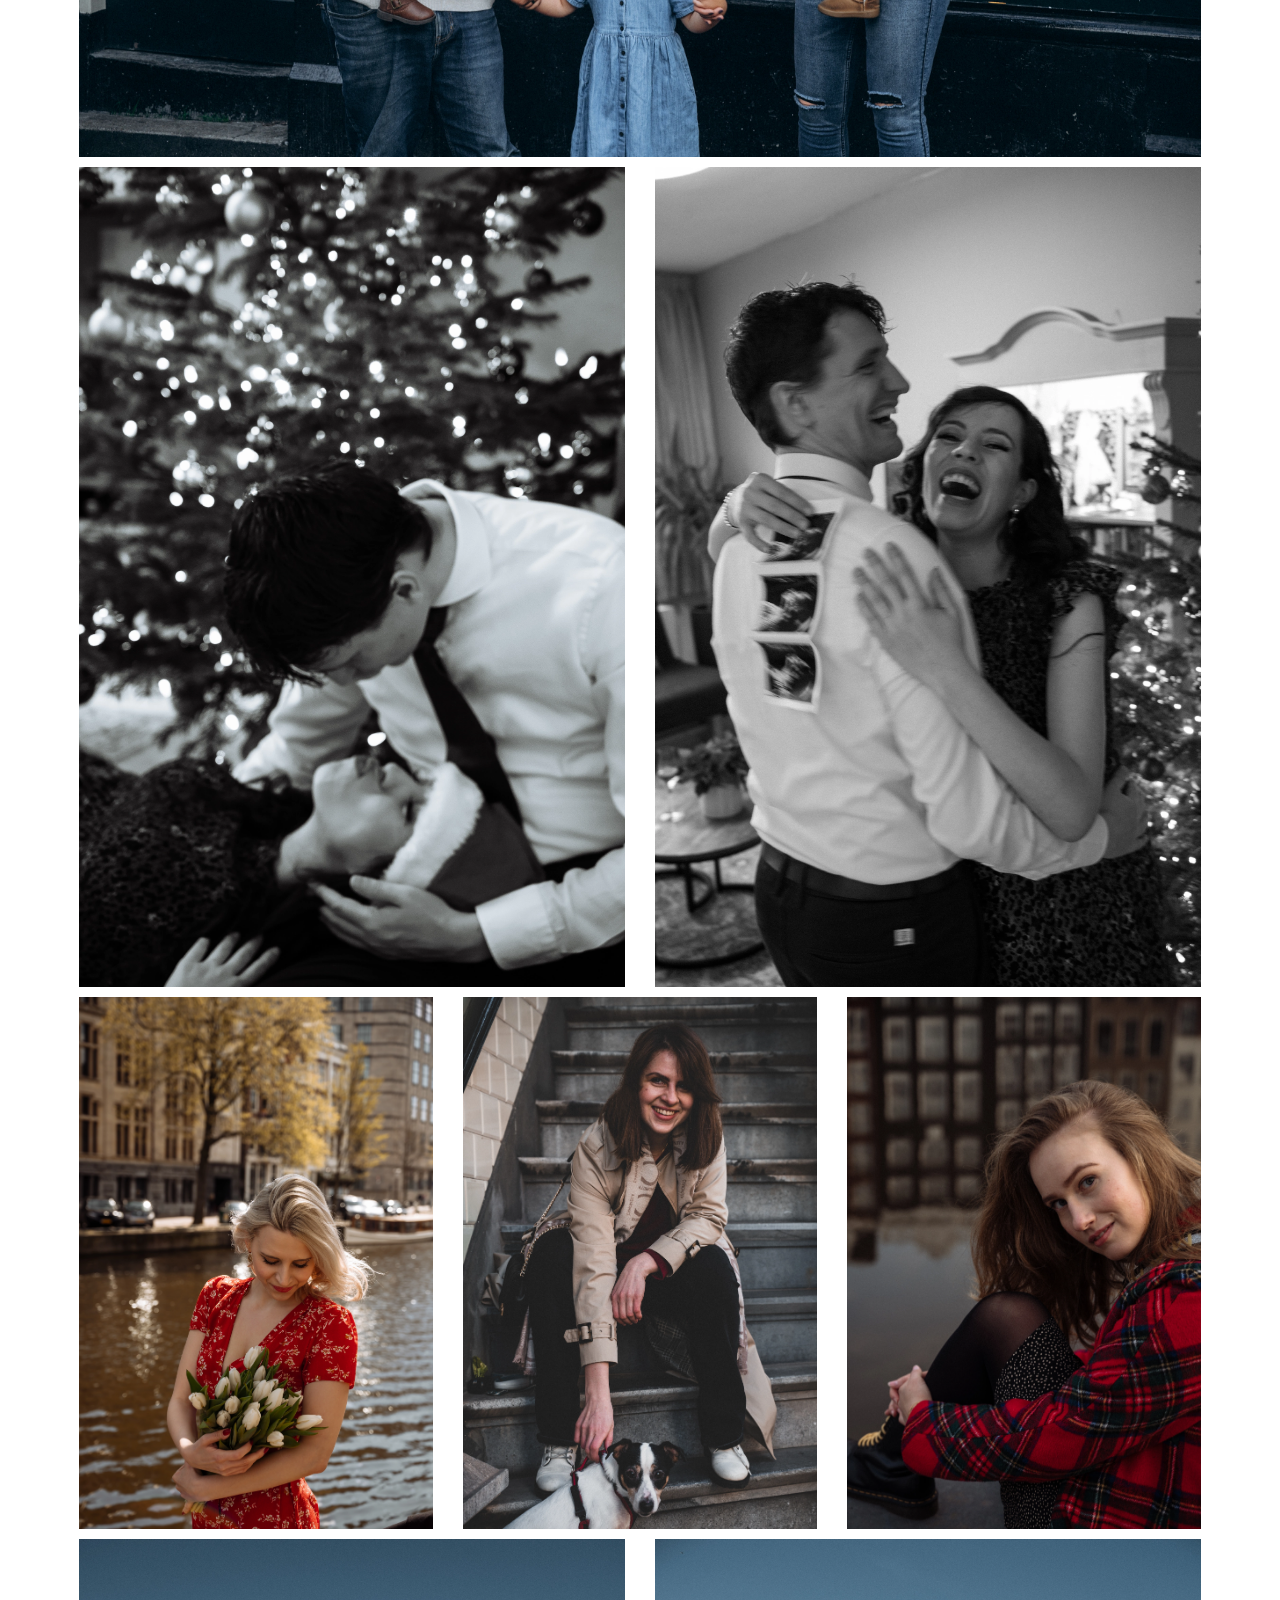
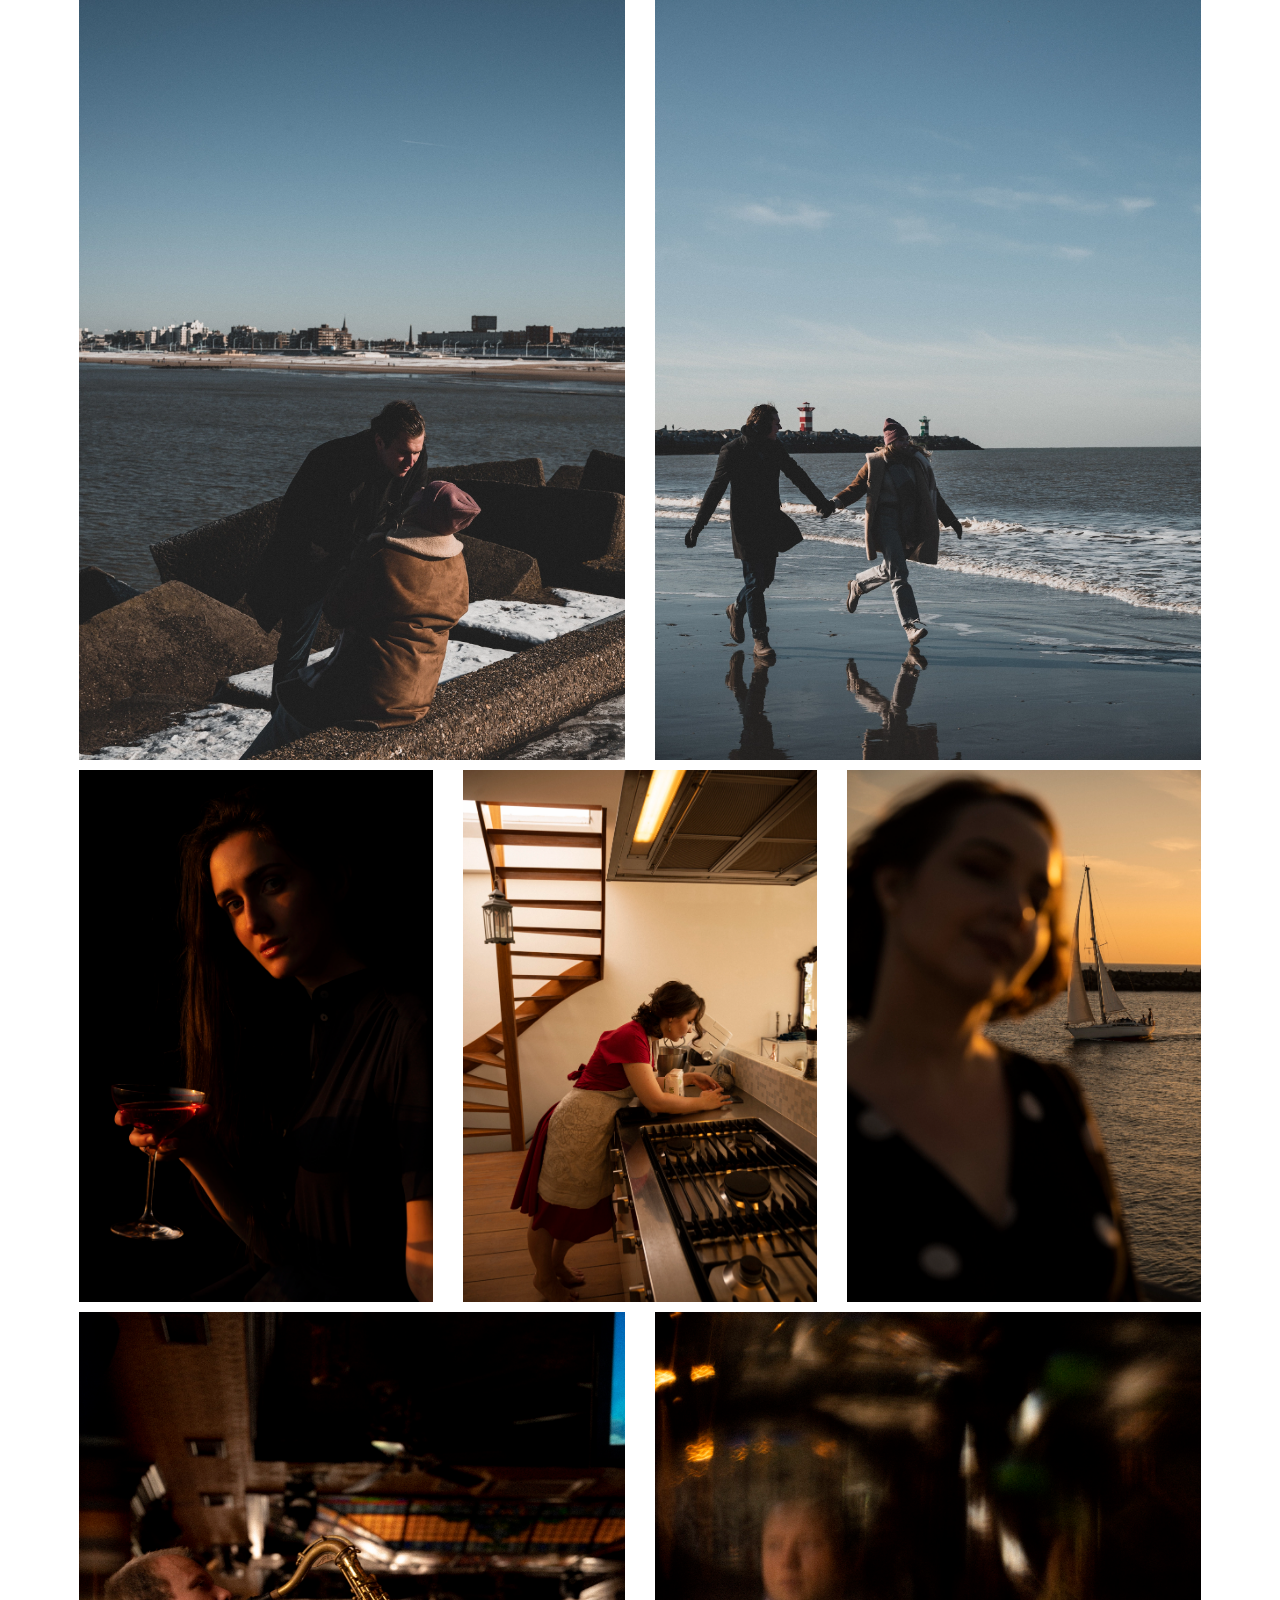
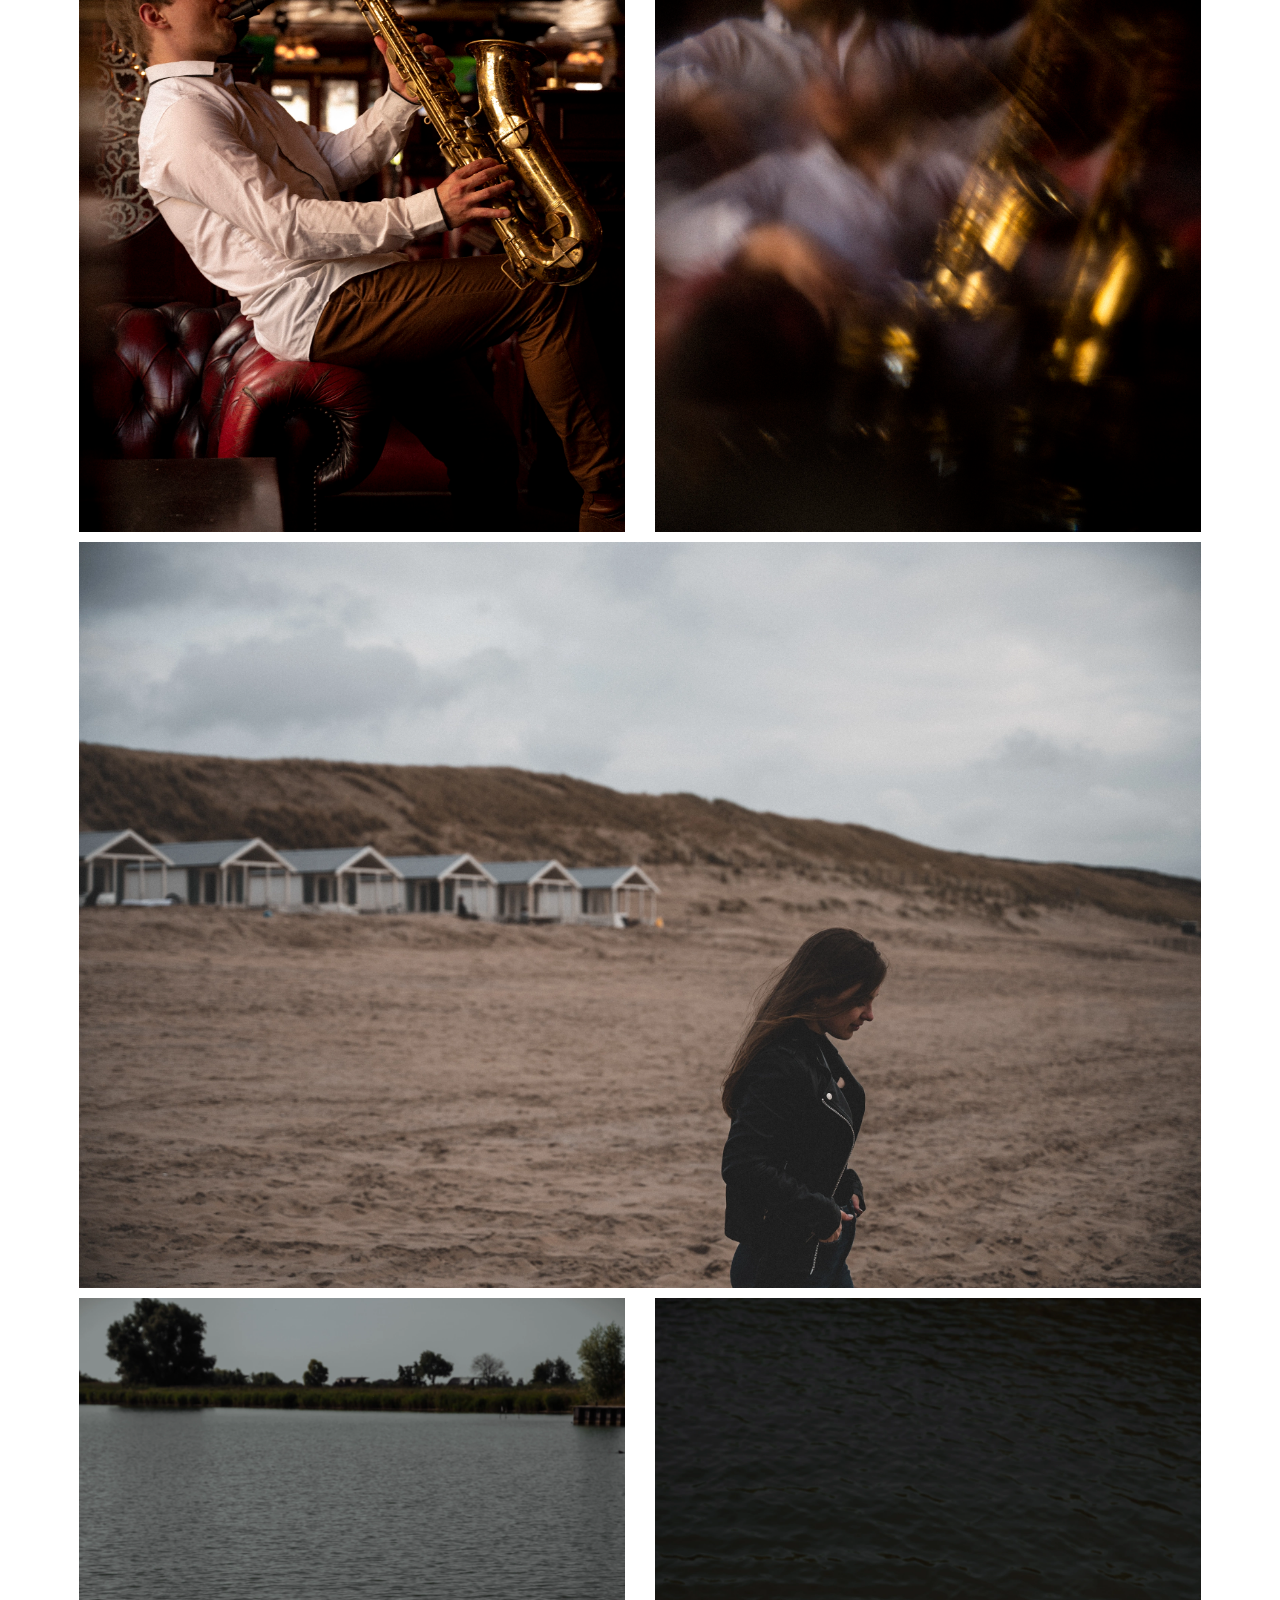
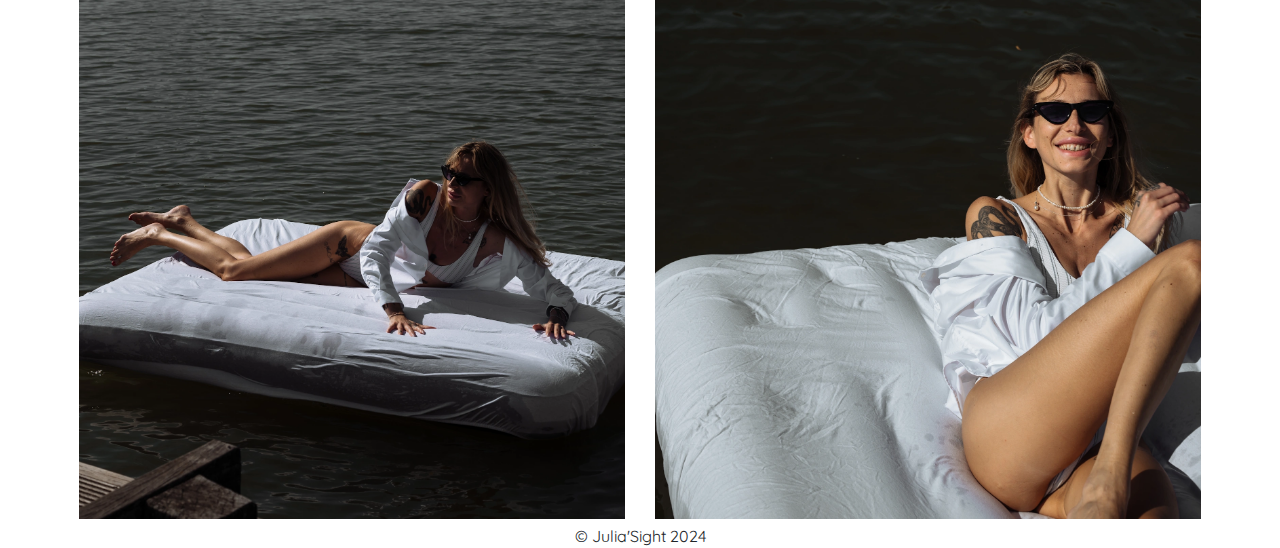
==== commit 452b3731: "swap 1st photo" ====
--- a/index.html
+++ b/index.html
@@ -27,7 +27,7 @@
       </div>
       <menu style="padding-top: 20px;">
         <li><a class="header-color menu-font" href="/">Portfolio</a></li>
-        <li><a class="header-color menu-font" href="/prices.html">Prices</a></li>
+        <li><a class="header-color menu-font" href="/Prices.html">Prices</a></li>
         <li><a class="header-color menu-font" href="/contact.html">Contact</a></li>
       </menu>
       <hr />
@@ -37,10 +37,10 @@
     <div class="container-fluid">
       <div class="row">
         <div class="col-sm">
-          <img src="assets/311.webp" />
+          <img src="assets/312.webp" />
         </div>
         <div class="col-sm">
-          <img src="assets/312.webp" />
+          <img src="assets/311.webp" />
         </div>
         <div class="col-sm">
           <img src="assets/313.webp" />
